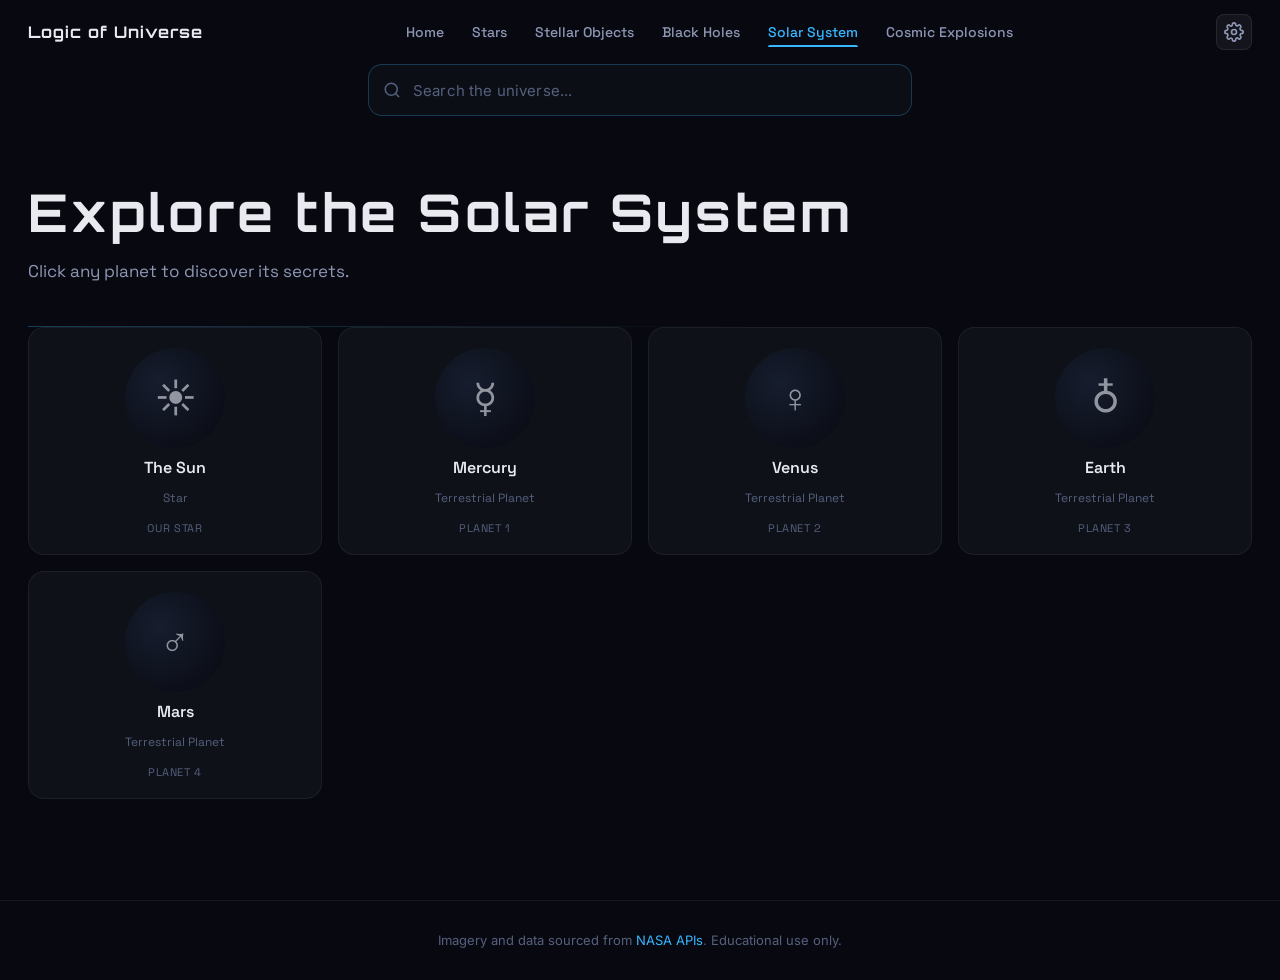
==== pages/solar-system.html @ c1b86df2 "Initial commit: Logic of Universe prototype site Static educational site on stars, black holes, and " ====
<!DOCTYPE html>
<html lang="en" data-theme="dark">
<head>
  <meta charset="UTF-8" />
  <meta name="viewport" content="width=device-width, initial-scale=1.0" />
  <title>Solar System — Logic of Universe</title>
  <link rel="stylesheet" href="../css/style.css" />
</head>
<body data-page="solar-system">

  <header class="site-header" id="site-header">
    <nav class="site-nav" id="site-nav">
      <a href="../index.html" class="nav-logo" id="nav-logo">Logic of Universe</a>
      <ul class="nav-links" id="nav-links">
        <li><a href="../index.html" class="nav-link" data-page-link="home">Home</a></li>
        <li><a href="stars.html" class="nav-link" data-page-link="stars">Stars</a></li>
        <li><a href="stellar-objects.html" class="nav-link" data-page-link="stellar-objects">Stellar Objects</a></li>
        <li><a href="black-holes.html" class="nav-link" data-page-link="black-holes">Black Holes</a></li>
        <li><a href="solar-system.html" class="nav-link" data-page-link="solar-system">Solar System</a></li>
        <li><a href="explosions.html" class="nav-link" data-page-link="explosions">Cosmic Explosions</a></li>
      </ul>
      <button class="nav-mobile-toggle" id="nav-mobile-toggle" aria-label="Toggle navigation menu" aria-expanded="false" aria-controls="nav-links">
        <span class="hamburger-line"></span>
        <span class="hamburger-line"></span>
        <span class="hamburger-line"></span>
      </button>
      <button class="nav-settings-btn" id="nav-settings-btn" aria-label="Settings" aria-expanded="false">
        <svg width="20" height="20" viewBox="0 0 24 24" fill="none" stroke="currentColor" stroke-width="2" stroke-linecap="round" stroke-linejoin="round" aria-hidden="true"><circle cx="12" cy="12" r="3"/><path d="M19.4 15a1.65 1.65 0 0 0 .33 1.82l.06.06a2 2 0 0 1-2.83 2.83l-.06-.06a1.65 1.65 0 0 0-1.82-.33 1.65 1.65 0 0 0-1 1.51V21a2 2 0 0 1-4 0v-.09A1.65 1.65 0 0 0 9 19.4a1.65 1.65 0 0 0-1.82.33l-.06.06a2 2 0 0 1-2.83-2.83l.06-.06A1.65 1.65 0 0 0 4.68 15a1.65 1.65 0 0 0-1.51-1H3a2 2 0 0 1 0-4h.09A1.65 1.65 0 0 0 4.6 9a1.65 1.65 0 0 0-.33-1.82l-.06-.06a2 2 0 0 1 2.83-2.83l.06.06A1.65 1.65 0 0 0 9 4.68a1.65 1.65 0 0 0 1-1.51V3a2 2 0 0 1 4 0v.09a1.65 1.65 0 0 0 1 1.51 1.65 1.65 0 0 0 1.82-.33l.06-.06a2 2 0 0 1 2.83 2.83l-.06.06A1.65 1.65 0 0 0 19.4 9a1.65 1.65 0 0 0 1.51 1H21a2 2 0 0 1 0 4h-.09a1.65 1.65 0 0 0-1.51 1z"/></svg>
      </button>
    </nav>

    <div class="search-wrapper" id="search-wrapper">
      <input
        type="text"
        class="search-input"
        id="search-input"
        placeholder="Search the universe..."
        autocomplete="off"
        aria-label="Search"
        aria-expanded="false"
        aria-haspopup="listbox"
        aria-controls="search-results"
      />
      <div class="search-suggestions" id="search-suggestions" hidden aria-label="Popular searches"></div>
      <ul class="search-results" id="search-results" role="listbox" aria-label="Search results" hidden></ul>
    </div>
  </header>

  <main class="site-main" id="site-main">

    <section class="solar-explorer" id="solar-explorer">
      <div class="page-hero">
        <h1 class="page-hero__title">Explore the Solar System</h1>
        <p class="page-hero__subtitle">Click any planet to discover its secrets.</p>
      </div>
      <div class="planet-grid" id="planet-grid" role="list" aria-label="Planets of the solar system">
        <!-- JS renders one .planet-card per planet from js/data/planets.js -->
      </div>
    </section>

    <!-- Planet info panel — hidden until a planet is clicked -->
    <aside
      class="planet-panel"
      id="planet-panel"
      hidden
      role="dialog"
      aria-modal="true"
      aria-labelledby="planet-panel-name"
    >
      <button class="planet-panel__close" id="planet-panel-close" aria-label="Close planet panel">&#10005;</button>

      <div class="planet-panel__header">
        <h2 class="planet-panel__name" id="planet-panel-name"></h2>
        <span class="planet-panel__type" id="planet-panel-type"></span>
      </div>

      <div class="planet-panel__image-container" id="planet-panel-image">
        <!-- JS injects <img> fetched from NASA Image Library -->
      </div>

      <!-- Info / Compare to Earth tab switcher (hidden by JS for Earth, which has nothing to compare) -->
      <div class="planet-panel__tabs" id="planet-panel-tabs" role="tablist" hidden></div>

      <div class="planet-panel__tab-pane planet-panel__tab-pane--active" id="planet-panel-tab-info" data-tab-pane="info">
        <div class="planet-panel__body">
          <div class="planet-panel__facts" id="planet-panel-facts">
            <!-- JS renders a <dl> of key facts -->
          </div>
          <div class="planet-panel__level-selector" id="planet-panel-level-selector">
            <!-- JS renders Beginner / Intermediate / Advanced switcher -->
          </div>
          <div class="planet-panel__description" id="planet-panel-description">
            <!-- JS renders description for the active difficulty level -->
          </div>
          <div class="planet-panel__fun-fact" id="planet-panel-fun-fact">
            <!-- JS renders the fun fact -->
          </div>
        </div>
      </div>

      <div class="planet-panel__tab-pane" id="planet-panel-tab-compare" data-tab-pane="compare">
        <!-- JS renders .planet-compare (visual discs + stat table) -->
      </div>
    </aside>

    <!-- Panel backdrop -->
    <div class="planet-panel-backdrop" id="planet-panel-backdrop" hidden aria-hidden="true"></div>

  </main>

  <footer class="site-footer" id="site-footer">
    <p class="footer-credits">Imagery and data sourced from <a href="https://api.nasa.gov" class="footer-link" target="_blank" rel="noopener noreferrer">NASA APIs</a>. Educational use only.</p>
  </footer>

  <noscript>
    <div class="noscript-banner">JavaScript is required to use the Solar System Explorer.</div>
  </noscript>

  <aside class="settings-panel" id="settings-panel" aria-label="User settings" hidden>
    <div class="settings-panel__header">
      <h2 class="settings-panel__title">Settings</h2>
      <button class="settings-panel__close" id="settings-panel-close" aria-label="Close settings">&#10005;</button>
    </div>
    <div class="settings-panel__body" id="settings-panel-body"></div>
  </aside>
  <div class="settings-panel__backdrop" id="settings-panel-backdrop" hidden></div>

  <script>window.NASA_API_KEY = "DEMO_KEY";</script>
  <script src="../config.js"></script>
  <script src="../js/main.js" type="module"></script>
</body>
</html>
---- css/style.css ----
/* =========================================
   LOGIC OF UNIVERSE — STYLESHEET
   Theme: Cosmic Observatory
   ========================================= */

/* =========================================
   1. FONTS
   ========================================= */
@import url('https://fonts.googleapis.com/css2?family=Orbitron:wght@400;700;900&family=Space+Grotesk:wght@400;500;600;700&family=Inter:wght@400;500&display=swap');

/* =========================================
   2. DESIGN TOKENS
   ========================================= */
:root {
  /* Backgrounds */
  --color-base:      #080910;
  --color-surface:   #0e1118;
  --color-elevated:  #161d2e;
  --color-glass:     rgba(14, 17, 24, 0.76);

  /* Accent colors */
  --accent-blue:        #38b6ff;
  --accent-blue-rgb:    56, 182, 255;
  --accent-purple:      #7c5cbf;
  --accent-purple-rgb:  124, 92, 191;
  --accent-gold:        #ffd60a;
  --accent-gold-rgb:    255, 214, 10;

  /* Active accent (overridden per difficulty level) */
  --active-accent:     var(--accent-blue);
  --active-accent-rgb: var(--accent-blue-rgb);

  /* Topic accents */
  --topic-stars:        #ffd60a;
  --topic-stellar:      #3ecf8e;
  --topic-black-holes:  #6d4aad;
  --topic-solar-system: #38b6ff;
  --topic-explosions:   #e85d4a;

  /* Text */
  --text-primary:   #e8eaf0;
  --text-secondary: #8d97b4;
  --text-muted:     #55607e;

  /* Fonts */
  --font-display: 'Orbitron', sans-serif;
  --font-heading: 'Space Grotesk', sans-serif;
  --font-body:    'Inter', sans-serif;

  /* Layout */
  --header-height: 120px;
  --nav-height: 64px;
  --max-width: 1280px;
  --section-gap: 80px;
  --card-radius: 16px;
  --panel-radius: 20px;

  /* Transitions */
  --transition-fast: 200ms ease;
  --transition-base: 300ms ease-out;
  --transition-slow: 500ms cubic-bezier(0.4, 0, 0.2, 1);

  /* Theme-aware solid surfaces (nav solidify, difficulty bar) */
  --nav-solid-bg: rgba(8, 9, 16, 0.92);
  --nav-solid-border: rgba(255, 255, 255, 0.06);
  --bar-bg: rgba(8, 9, 16, 0.92);
  --bar-border: rgba(255, 255, 255, 0.06);
}

/* =========================================
   3. RESET & BASE
   ========================================= */
*, *::before, *::after {
  box-sizing: border-box;
  margin: 0;
  padding: 0;
}

html {
  scroll-behavior: smooth;
  font-size: 16px;
}

[data-theme="dark"] {
  color-scheme: dark;
}

body {
  font-family: var(--font-body);
  font-size: 0.9375rem;
  line-height: 1.75;
  color: var(--text-primary);
  background-color: var(--color-base);
  -webkit-font-smoothing: antialiased;
  -moz-osx-font-smoothing: grayscale;
  padding-top: var(--header-height);
}

img {
  display: block;
  max-width: 100%;
  height: auto;
}

a {
  color: inherit;
  text-decoration: none;
}

ul, ol {
  list-style: none;
}

button {
  font-family: var(--font-heading);
  cursor: pointer;
  border: none;
  background: none;
}

input, textarea, select {
  font-family: var(--font-body);
}

/* =========================================
   4. TYPOGRAPHY
   ========================================= */
h1, h2, h3, h4, h5, h6 {
  font-family: var(--font-heading);
  color: var(--text-primary);
  line-height: 1.25;
}

.display-xl {
  font-family: var(--font-display);
  font-size: clamp(2.5rem, 6vw, 4.5rem);
  font-weight: 900;
  letter-spacing: 0.06em;
  line-height: 1.1;
}

/* Content body styles (rich text from data files) */
.content-body h3 {
  font-family: var(--font-heading);
  font-size: 1.25rem;
  font-weight: 600;
  color: var(--text-primary);
  margin-top: 1.75em;
  margin-bottom: 0.5em;
}

.content-body h4 {
  font-family: var(--font-heading);
  font-size: 1.05rem;
  font-weight: 600;
  color: var(--text-secondary);
  margin-top: 1.5em;
  margin-bottom: 0.4em;
}

.content-body p {
  color: var(--text-secondary);
  margin-bottom: 1em;
}

.content-body ul,
.content-body ol {
  list-style: disc;
  padding-left: 1.5em;
  color: var(--text-secondary);
  margin-bottom: 1em;
}

.content-body ol {
  list-style: decimal;
}

.content-body li {
  margin-bottom: 0.35em;
}

.content-body strong {
  color: var(--text-primary);
  font-weight: 500;
}

.content-body em {
  color: var(--text-secondary);
}

.content-body blockquote {
  border-left: 3px solid var(--active-accent);
  padding: 0.75em 1.25em;
  margin: 1.5em 0;
  background: rgba(255, 255, 255, 0.03);
  border-radius: 0 8px 8px 0;
  color: var(--text-secondary);
  font-style: italic;
}

/* =========================================
   5. LAYOUT
   ========================================= */
.site-main {
  min-height: calc(100vh - var(--header-height));
}

.container {
  max-width: var(--max-width);
  margin: 0 auto;
  padding: 0 24px;
}

/* =========================================
   6. NAVIGATION
   ========================================= */
.site-header {
  position: fixed;
  top: 0;
  left: 0;
  right: 0;
  z-index: 100;
  border-bottom: 1px solid transparent;

  /* CSS scroll-driven animation: transparent → frosted glass */
  animation: nav-solidify linear both;
  animation-timeline: scroll(root block);
  animation-range: 0px 80px;
}

/* Fallback for browsers without scroll-driven animations */
@supports not (animation-timeline: scroll()) {
  .site-header {
    background: var(--nav-solid-bg);
    backdrop-filter: blur(20px);
    -webkit-backdrop-filter: blur(20px);
    border-bottom-color: var(--nav-solid-border);
  }
}

.site-nav {
  display: flex;
  align-items: center;
  justify-content: space-between;
  height: var(--nav-height);
  padding: 0 28px;
  max-width: var(--max-width);
  margin: 0 auto;
  gap: 24px;
}

.nav-logo {
  font-family: var(--font-display);
  font-size: 1rem;
  font-weight: 700;
  color: var(--text-primary);
  letter-spacing: 0.06em;
  white-space: nowrap;
  flex-shrink: 0;
  transition: color var(--transition-fast);
}

.nav-logo:hover {
  color: var(--accent-blue);
}

.nav-links {
  display: flex;
  align-items: center;
  gap: 4px;
  flex: 1;
  justify-content: center;
  flex-wrap: wrap;
}

.nav-link {
  font-family: var(--font-heading);
  font-size: 0.875rem;
  font-weight: 500;
  color: var(--text-secondary);
  padding: 6px 12px;
  border-radius: 8px;
  transition: color var(--transition-fast), background var(--transition-fast);
  position: relative;
}

.nav-link:hover {
  color: var(--text-primary);
  background: rgba(255, 255, 255, 0.05);
}

.nav-link--active {
  color: var(--accent-blue);
}

.nav-link--active::after {
  content: '';
  position: absolute;
  bottom: 0;
  left: 12px;
  right: 12px;
  height: 2px;
  background: var(--accent-blue);
  border-radius: 2px 2px 0 0;
}

/* Mobile hamburger */
.nav-mobile-toggle {
  display: none;
  flex-direction: column;
  gap: 5px;
  padding: 8px;
  border-radius: 8px;
  flex-shrink: 0;
  transition: background var(--transition-fast);
}

.nav-mobile-toggle:hover {
  background: rgba(255, 255, 255, 0.06);
}

.hamburger-line {
  display: block;
  width: 22px;
  height: 2px;
  background: var(--text-secondary);
  border-radius: 2px;
  transition: transform 300ms ease, opacity 200ms ease, background var(--transition-fast);
}

.nav-mobile-toggle[aria-expanded="true"] .hamburger-line:nth-child(1) {
  transform: translateY(7px) rotate(45deg);
}

.nav-mobile-toggle[aria-expanded="true"] .hamburger-line:nth-child(2) {
  opacity: 0;
}

.nav-mobile-toggle[aria-expanded="true"] .hamburger-line:nth-child(3) {
  transform: translateY(-7px) rotate(-45deg);
}

/* =========================================
   7. SEARCH
   ========================================= */
.search-wrapper {
  position: relative;
  max-width: 600px;
  margin: 0 auto;
  padding: 0 28px 12px;
  transition: max-width var(--transition-base);
}

.search-wrapper--expanded {
  max-width: 700px;
}

/* Search bar hidden via Settings toggle */
.search-wrapper--hidden {
  display: none;
}

/* Recompute reserved header space when the search bar is hidden,
   so the fixed header doesn't leave a gap / clip content below it */
body:has(.search-wrapper--hidden) {
  --header-height: calc(var(--nav-height) + 1px);
}

.search-input {
  width: 100%;
  height: 52px;
  background: rgba(14, 17, 24, 0.80);
  border: 1px solid rgba(var(--accent-blue-rgb), 0.25);
  border-radius: 14px;
  padding: 0 44px 0 44px;
  color: var(--text-primary);
  font-size: 0.9375rem;
  font-family: var(--font-body);
  letter-spacing: 0.01em;
  outline: none;
  transition:
    border-color var(--transition-fast),
    box-shadow var(--transition-fast),
    background var(--transition-fast),
    width var(--transition-base);
  background-image: url("data:image/svg+xml,%3Csvg xmlns='http://www.w3.org/2000/svg' width='18' height='18' viewBox='0 0 24 24' fill='none' stroke='%2355607e' stroke-width='2' stroke-linecap='round' stroke-linejoin='round'%3E%3Ccircle cx='11' cy='11' r='8'/%3E%3Cpath d='m21 21-4.3-4.3'/%3E%3C/svg%3E");
  background-repeat: no-repeat;
  background-position: 14px center;
  appearance: none;
  -webkit-appearance: none;
}

.search-input::placeholder {
  color: var(--text-muted);
}

.search-input::-webkit-search-cancel-button {
  appearance: none;
  -webkit-appearance: none;
}

.search-wrapper--expanded .search-input {
  border-color: var(--accent-blue);
  background-color: rgba(14, 17, 24, 0.95);
  box-shadow:
    0 0 0 3px rgba(var(--accent-blue-rgb), 0.12),
    0 0 32px rgba(var(--accent-blue-rgb), 0.2),
    inset 0 1px 0 rgba(var(--accent-blue-rgb), 0.08);
  background-image: url("data:image/svg+xml,%3Csvg xmlns='http://www.w3.org/2000/svg' width='18' height='18' viewBox='0 0 24 24' fill='none' stroke='%2338b6ff' stroke-width='2' stroke-linecap='round' stroke-linejoin='round'%3E%3Ccircle cx='11' cy='11' r='8'/%3E%3Cpath d='m21 21-4.3-4.3'/%3E%3C/svg%3E");
  background-repeat: no-repeat;
  background-position: 14px center;
}

.search-suggestions,
.search-results {
  position: absolute;
  top: calc(100% - 12px);
  left: 28px;
  right: 28px;
  background: var(--color-surface);
  border: 1px solid rgba(var(--accent-blue-rgb), 0.15);
  border-top: 1px solid rgba(var(--accent-blue-rgb), 0.08);
  border-radius: 14px;
  z-index: 200;
  max-height: min(60vh, 440px);
  overflow-y: auto;
  overscroll-behavior: contain;
  box-shadow:
    0 20px 60px rgba(0, 0, 0, 0.7),
    0 0 0 1px rgba(var(--accent-blue-rgb), 0.06);
  animation: search-dropdown-in 180ms cubic-bezier(0.2, 0, 0.2, 1) both;
}

/* Themed thin scrollbar */
.search-suggestions::-webkit-scrollbar,
.search-results::-webkit-scrollbar {
  width: 8px;
}

.search-suggestions::-webkit-scrollbar-track,
.search-results::-webkit-scrollbar-track {
  background: transparent;
}

.search-suggestions::-webkit-scrollbar-thumb,
.search-results::-webkit-scrollbar-thumb {
  background: rgba(var(--accent-blue-rgb), 0.25);
  border-radius: 8px;
}

.search-suggestions::-webkit-scrollbar-thumb:hover,
.search-results::-webkit-scrollbar-thumb:hover {
  background: rgba(var(--accent-blue-rgb), 0.4);
}

.search-suggestions,
.search-results {
  scrollbar-width: thin;
  scrollbar-color: rgba(var(--accent-blue-rgb), 0.3) transparent;
}

@keyframes search-dropdown-in {
  from { opacity: 0; transform: translateY(-6px) scale(0.98); }
  to   { opacity: 1; transform: translateY(0) scale(1); }
}

.search-suggestions {
  padding: 14px 0 10px;
}

.search-suggestions__label {
  font-family: var(--font-heading);
  font-size: 0.75rem;
  font-weight: 500;
  text-transform: uppercase;
  letter-spacing: 0.08em;
  color: var(--text-muted);
  padding: 0 16px 10px;
}

.search-suggestions__chips {
  display: flex;
  flex-wrap: wrap;
  gap: 8px;
  padding: 0 16px;
}

.search-suggestion-chip {
  font-family: var(--font-heading);
  font-size: 0.8125rem;
  font-weight: 500;
  color: var(--text-secondary);
  background: rgba(255, 255, 255, 0.05);
  border: 1px solid rgba(255, 255, 255, 0.08);
  border-radius: 20px;
  padding: 5px 14px;
  transition:
    color var(--transition-fast),
    background var(--transition-fast),
    border-color var(--transition-fast),
    transform var(--transition-fast),
    box-shadow var(--transition-fast);
}

.search-suggestion-chip:hover {
  color: var(--accent-blue);
  background: rgba(var(--accent-blue-rgb), 0.1);
  border-color: rgba(var(--accent-blue-rgb), 0.35);
  transform: translateY(-1px) scale(1.04);
  box-shadow: 0 4px 12px rgba(var(--accent-blue-rgb), 0.15);
}

.search-results {
  padding: 4px 0;
}

.search-result-item {
  display: flex;
  flex-direction: column;
  gap: 3px;
  padding: 10px 16px;
  cursor: pointer;
  border-left: 2px solid transparent;
  border-bottom: 1px solid rgba(255, 255, 255, 0.04);
  transition:
    background var(--transition-fast),
    border-left-color var(--transition-fast);
  outline: none;
}

.search-result-item:last-child {
  border-bottom: none;
}

.search-result-item:hover,
.search-result-item:focus {
  background: rgba(var(--accent-blue-rgb), 0.06);
  border-left-color: var(--accent-blue);
}

.search-result-item--empty {
  cursor: default;
  color: var(--text-muted);
  font-style: italic;
  font-size: 0.875rem;
}

.search-result-item--empty:hover {
  background: none;
}

.search-result-item__header {
  display: flex;
  align-items: center;
  justify-content: space-between;
  gap: 8px;
}

.search-result-item__title {
  font-family: var(--font-heading);
  font-size: 0.9375rem;
  font-weight: 500;
  color: var(--text-primary);
}

.search-result-item__excerpt {
  font-size: 0.8125rem;
  color: var(--text-muted);
  line-height: 1.5;
  display: -webkit-box;
  -webkit-line-clamp: 2;
  -webkit-box-orient: vertical;
  overflow: hidden;
}

.search-result-item__page {
  font-family: var(--font-heading);
  font-size: 0.75rem;
  font-weight: 500;
  color: var(--text-muted);
  text-transform: uppercase;
  letter-spacing: 0.05em;
}

.search-result-item__page--current {
  color: var(--accent-blue);
}

.search-highlight {
  background: rgba(var(--accent-gold-rgb), 0.25);
  color: var(--accent-gold);
  border-radius: 3px;
  padding: 0 2px;
}

/* =========================================
   8. HERO (HOME PAGE)
   ========================================= */
.hero {
  position: relative;
  min-height: 80vh;
  display: flex;
  align-items: center;
  overflow: hidden;
  background-color: var(--color-base);

  /* Nebula & space gradients */
  background-image:
    radial-gradient(ellipse 70% 60% at 70% 50%, rgba(20, 10, 60, 0.65) 0%, transparent 70%),
    radial-gradient(ellipse 40% 50% at 85% 25%, rgba(80, 20, 100, 0.35) 0%, transparent 60%),
    radial-gradient(ellipse 35% 45% at 60% 80%, rgba(0, 50, 90, 0.35) 0%, transparent 60%),
    radial-gradient(ellipse 50% 40% at 15% 40%, rgba(0, 20, 50, 0.4) 0%, transparent 65%);
}

/* Starfield layer */
.hero::before {
  content: '';
  position: absolute;
  inset: 0;
  pointer-events: none;

  /* Stars as multiple background-image radial-gradients */
  background-image:
    /* Bright stars */
    radial-gradient(circle 1px at 8%  9%, rgba(255,255,255,0.95) 0%, transparent 100%),
    radial-gradient(circle 1px at 24% 5%, rgba(255,255,255,0.85) 0%, transparent 100%),
    radial-gradient(circle 1px at 43% 14%, rgba(255,255,255,0.90) 0%, transparent 100%),
    radial-gradient(circle 1px at 65% 8%, rgba(255,255,255,0.80) 0%, transparent 100%),
    radial-gradient(circle 1px at 87% 6%, rgba(255,255,255,0.95) 0%, transparent 100%),
    radial-gradient(circle 1px at 15% 22%, rgba(255,255,255,0.75) 0%, transparent 100%),
    radial-gradient(circle 1px at 35% 37%, rgba(255,255,255,0.85) 0%, transparent 100%),
    radial-gradient(circle 1px at 57% 25%, rgba(255,255,255,0.70) 0%, transparent 100%),
    radial-gradient(circle 1px at 78% 19%, rgba(255,255,255,0.90) 0%, transparent 100%),
    radial-gradient(circle 1px at 4%  49%, rgba(255,255,255,0.80) 0%, transparent 100%),
    radial-gradient(circle 1px at 31% 56%, rgba(255,255,255,0.75) 0%, transparent 100%),
    radial-gradient(circle 1px at 50% 63%, rgba(255,255,255,0.85) 0%, transparent 100%),
    radial-gradient(circle 1px at 72% 58%, rgba(255,255,255,0.70) 0%, transparent 100%),
    radial-gradient(circle 1px at 93% 51%, rgba(255,255,255,0.90) 0%, transparent 100%),
    radial-gradient(circle 1px at 19% 71%, rgba(255,255,255,0.80) 0%, transparent 100%),
    radial-gradient(circle 1px at 40% 78%, rgba(255,255,255,0.75) 0%, transparent 100%),
    radial-gradient(circle 1px at 62% 82%, rgba(255,255,255,0.85) 0%, transparent 100%),
    radial-gradient(circle 1px at 84% 76%, rgba(255,255,255,0.70) 0%, transparent 100%),
    /* Medium stars */
    radial-gradient(circle 1px at 11% 33%, rgba(255,255,255,0.55) 0%, transparent 100%),
    radial-gradient(circle 1px at 28% 17%, rgba(255,255,255,0.50) 0%, transparent 100%),
    radial-gradient(circle 1px at 48% 42%, rgba(255,255,255,0.45) 0%, transparent 100%),
    radial-gradient(circle 1px at 70% 30%, rgba(255,255,255,0.55) 0%, transparent 100%),
    radial-gradient(circle 1px at 90% 38%, rgba(255,255,255,0.50) 0%, transparent 100%),
    radial-gradient(circle 1px at 6%  61%, rgba(255,255,255,0.45) 0%, transparent 100%),
    radial-gradient(circle 1px at 55% 45%, rgba(255,255,255,0.55) 0%, transparent 100%),
    radial-gradient(circle 1px at 82% 66%, rgba(255,255,255,0.50) 0%, transparent 100%),
    radial-gradient(circle 1px at 38% 88%, rgba(255,255,255,0.45) 0%, transparent 100%),
    radial-gradient(circle 1px at 76% 92%, rgba(255,255,255,0.55) 0%, transparent 100%),
    radial-gradient(circle 1px at 20% 95%, rgba(255,255,255,0.40) 0%, transparent 100%),
    radial-gradient(circle 1px at 60% 12%, rgba(255,255,255,0.50) 0%, transparent 100%),
    /* Dim stars */
    radial-gradient(circle 1px at 17% 44%, rgba(255,255,255,0.28) 0%, transparent 100%),
    radial-gradient(circle 1px at 36% 3%, rgba(255,255,255,0.22) 0%, transparent 100%),
    radial-gradient(circle 1px at 54% 70%, rgba(255,255,255,0.25) 0%, transparent 100%),
    radial-gradient(circle 1px at 74% 85%, rgba(255,255,255,0.20) 0%, transparent 100%),
    radial-gradient(circle 1px at 96% 22%, rgba(255,255,255,0.28) 0%, transparent 100%),
    radial-gradient(circle 1px at 3%  77%, rgba(255,255,255,0.22) 0%, transparent 100%),
    radial-gradient(circle 1px at 44% 29%, rgba(255,255,255,0.25) 0%, transparent 100%),
    radial-gradient(circle 1px at 66% 52%, rgba(255,255,255,0.20) 0%, transparent 100%),
    radial-gradient(circle 1px at 88% 90%, rgba(255,255,255,0.28) 0%, transparent 100%),
    radial-gradient(circle 1px at 30% 68%, rgba(255,255,255,0.22) 0%, transparent 100%),
    radial-gradient(circle 1px at 52% 96%, rgba(255,255,255,0.25) 0%, transparent 100%),
    radial-gradient(circle 1px at 79% 46%, rgba(255,255,255,0.20) 0%, transparent 100%);

  background-size: 100% 100%;
}

/* Purple/blue nebula glow overlay */
.hero::after {
  content: '';
  position: absolute;
  inset: 0;
  pointer-events: none;
  background:
    radial-gradient(ellipse 30% 30% at 75% 60%, rgba(124, 92, 191, 0.12) 0%, transparent 70%),
    radial-gradient(ellipse 20% 25% at 30% 20%, rgba(56, 182, 255, 0.08) 0%, transparent 70%);
}

.hero__content {
  position: relative;
  z-index: 1;
  max-width: 680px;
  padding: 80px 28px 100px;
  margin-left: max(28px, calc((100vw - var(--max-width)) / 2 + 28px));
}

.hero__title {
  font-family: var(--font-display);
  font-size: clamp(2.75rem, 7vw, 5rem);
  font-weight: 900;
  letter-spacing: 0.06em;
  line-height: 1.05;
  color: var(--text-primary);
  margin-bottom: 20px;
  animation: hero-rise 800ms cubic-bezier(0.16, 1, 0.3, 1) both;
}

.hero__subtitle {
  font-family: var(--font-heading);
  font-size: 1.125rem;
  font-weight: 400;
  color: var(--text-secondary);
  margin-bottom: 16px;
  max-width: 520px;
  animation: hero-rise 800ms 120ms cubic-bezier(0.16, 1, 0.3, 1) both;
}

/* Glowing rule */
.hero__content::after {
  content: '';
  display: block;
  height: 1px;
  width: 100%;
  max-width: 360px;
  background: linear-gradient(to right, rgba(var(--accent-blue-rgb), 0.5), transparent);
  margin-bottom: 28px;
  animation: hero-rise 800ms 200ms cubic-bezier(0.16, 1, 0.3, 1) both;
}

.hero__cta {
  display: inline-flex;
  align-items: center;
  gap: 8px;
  font-family: var(--font-heading);
  font-size: 0.875rem;
  font-weight: 600;
  text-transform: uppercase;
  letter-spacing: 0.08em;
  color: var(--color-base);
  background: var(--accent-blue);
  padding: 13px 28px;
  border-radius: 10px;
  transition: background var(--transition-fast), box-shadow var(--transition-fast), transform var(--transition-fast);
  animation: hero-rise 800ms 360ms cubic-bezier(0.16, 1, 0.3, 1) both;
}

.hero__cta::after {
  content: '→';
  font-size: 1rem;
  transition: transform var(--transition-fast);
}

.hero__cta:hover {
  background: #19d4ff;
  box-shadow: 0 0 32px rgba(var(--accent-blue-rgb), 0.45);
  transform: translateY(-2px);
}

.hero__cta:hover::after {
  transform: translateX(3px);
}

/* =========================================
   9. APOD SECTION
   ========================================= */
.apod-section {
  padding: var(--section-gap) 28px;
  max-width: var(--max-width);
  margin: 0 auto;
  animation: section-reveal 600ms ease-out both;
  animation-timeline: view();
  animation-range: entry 0% entry 30%;
}

@supports not (animation-timeline: view()) {
  .apod-section { animation: none; }
}

.apod-section__header {
  margin-bottom: 32px;
}

.apod-section__title {
  font-family: var(--font-heading);
  font-size: 2rem;
  font-weight: 600;
  color: var(--text-primary);
  margin-bottom: 6px;
}

.apod-section__subtitle {
  color: var(--text-muted);
  font-size: 0.9375rem;
}

.apod-card {
  display: grid;
  grid-template-columns: 1fr 1fr;
  gap: 0;
  background: var(--color-surface);
  border: 1px solid rgba(255, 255, 255, 0.06);
  border-radius: var(--panel-radius);
  overflow: hidden;
  min-height: 400px;
}

.apod-card__image-wrap {
  position: relative;
  background: var(--color-base);
  display: flex;
  align-items: center;
  justify-content: center;
  min-height: 400px;
}

.apod-card__image-wrap img,
.apod-card__image-wrap iframe {
  width: 100%;
  height: 100%;
  object-fit: cover;
  position: absolute;
  inset: 0;
}

.apod-card__info {
  padding: 40px;
  display: flex;
  flex-direction: column;
  justify-content: center;
  gap: 12px;
}

.apod-card__title {
  font-family: var(--font-heading);
  font-size: 1.375rem;
  font-weight: 600;
  color: var(--text-primary);
  line-height: 1.35;
}

.apod-card__date {
  font-family: var(--font-heading);
  font-size: 0.8125rem;
  font-weight: 500;
  text-transform: uppercase;
  letter-spacing: 0.06em;
  color: var(--accent-blue);
}

.apod-card__explanation {
  color: var(--text-secondary);
  font-size: 0.9375rem;
  line-height: 1.7;
  display: -webkit-box;
  -webkit-line-clamp: 8;
  -webkit-box-orient: vertical;
  overflow: hidden;
}

.apod-card__loading {
  display: flex;
  align-items: center;
  justify-content: center;
  min-height: 400px;
}

/* =========================================
  10. TOPICS GRID (HOME)
   ========================================= */
.topics-section {
  padding: var(--section-gap) 28px;
  max-width: var(--max-width);
  margin: 0 auto;
}

.topics-section__title {
  font-family: var(--font-heading);
  font-size: 2rem;
  font-weight: 600;
  color: var(--text-primary);
  margin-bottom: 32px;
  display: flex;
  align-items: center;
  gap: 16px;
}

.topics-section__title::after {
  content: '';
  flex: 1;
  height: 1px;
  background: linear-gradient(to right, rgba(255, 255, 255, 0.08), transparent);
}

.topics-grid {
  display: grid;
  grid-template-columns: repeat(3, 1fr);
  gap: 20px;
}

/* Topic card base */
.topic-card {
  position: relative;
  display: flex;
  flex-direction: column;
  gap: 10px;
  padding: 28px 24px 24px;
  background: var(--color-elevated);
  border: 1px solid rgba(255, 255, 255, 0.06);
  border-radius: var(--card-radius);
  transition: transform var(--transition-base), box-shadow var(--transition-base);
  overflow: hidden;
}

.topic-card::before {
  content: '';
  position: absolute;
  left: 0;
  top: 0;
  bottom: 0;
  width: 3px;
  border-radius: 3px 0 0 3px;
  transition: box-shadow var(--transition-base);
}

.topic-card:hover {
  transform: translateY(-6px);
}

/* Topic accent colors — per card ID */
#topic-card-stars::before               { background: var(--topic-stars);        }
#topic-card-stellar::before             { background: var(--topic-stellar);       }
#topic-card-black-holes::before         { background: var(--topic-black-holes);   }
#topic-card-solar::before               { background: var(--topic-solar-system);  }
#topic-card-explosions::before          { background: var(--topic-explosions);    }

#topic-card-stars:hover       { box-shadow: 0 16px 40px rgba(0,0,0,0.5), 0 0 30px rgba(255,214,10,0.12);        }
#topic-card-stellar:hover     { box-shadow: 0 16px 40px rgba(0,0,0,0.5), 0 0 30px rgba(62,207,142,0.12);         }
#topic-card-black-holes:hover { box-shadow: 0 16px 40px rgba(0,0,0,0.5), 0 0 30px rgba(109,74,173,0.15);        }
#topic-card-solar:hover       { box-shadow: 0 16px 40px rgba(0,0,0,0.5), 0 0 30px rgba(56,182,255,0.12);         }
#topic-card-explosions:hover  { box-shadow: 0 16px 40px rgba(0,0,0,0.5), 0 0 30px rgba(232,93,74,0.12);         }

/* Featured card spans full width in last row */
.topic-card--featured {
  grid-column: span 2;
  flex-direction: row;
  align-items: flex-start;
}

.topic-card--featured .topic-card__icon {
  font-size: 2.5rem;
  flex-shrink: 0;
  margin-top: 2px;
}

.topic-card--featured .topic-card__desc {
  flex: 1;
}

.topic-card__icon {
  font-size: 1.75rem;
  line-height: 1;
  transition: transform var(--transition-base);
}

.topic-card:hover .topic-card__icon {
  transform: scale(1.15);
}

.topic-card__title {
  font-family: var(--font-heading);
  font-size: 1.125rem;
  font-weight: 600;
  color: var(--text-primary);
}

.topic-card__desc {
  font-size: 0.875rem;
  color: var(--text-secondary);
  line-height: 1.6;
  flex: 1;
}

.topic-card__arrow {
  font-size: 1.1rem;
  color: var(--text-muted);
  margin-top: auto;
  align-self: flex-end;
  transition: transform var(--transition-fast), color var(--transition-fast);
}

.topic-card:hover .topic-card__arrow {
  transform: translateX(4px);
  color: var(--accent-blue);
}

/* =========================================
  11. DIFFICULTY BAR
   ========================================= */
.difficulty-bar {
  position: sticky;
  top: var(--header-height);
  z-index: 50;
  display: flex;
  align-items: center;
  gap: 12px;
  padding: 10px 28px;
  background: var(--bar-bg);
  backdrop-filter: blur(20px);
  -webkit-backdrop-filter: blur(20px);
  border-bottom: 1px solid var(--bar-border);
}

.difficulty-label {
  font-family: var(--font-heading);
  font-size: 0.75rem;
  font-weight: 500;
  text-transform: uppercase;
  letter-spacing: 0.08em;
  color: var(--text-muted);
  white-space: nowrap;
}

.difficulty-toggle {
  display: flex;
  gap: 6px;
}

.difficulty-btn {
  font-family: var(--font-heading);
  font-size: 0.75rem;
  font-weight: 600;
  text-transform: uppercase;
  letter-spacing: 0.06em;
  color: var(--text-secondary);
  background: rgba(255, 255, 255, 0.05);
  border: 1px solid rgba(255, 255, 255, 0.08);
  border-radius: 20px;
  padding: 5px 16px;
  transition:
    color var(--transition-fast),
    background var(--transition-fast),
    border-color var(--transition-fast),
    box-shadow var(--transition-fast);
}

.difficulty-btn:hover {
  color: var(--text-primary);
  background: rgba(255, 255, 255, 0.08);
}

/* Active states per level */
.difficulty-btn[data-level="all"].difficulty-btn--active {
  color: var(--text-primary);
  background: rgba(255, 255, 255, 0.12);
  border-color: rgba(255, 255, 255, 0.2);
}

.difficulty-btn[data-level="beginner"].difficulty-btn--active {
  color: var(--accent-gold);
  background: rgba(var(--accent-gold-rgb), 0.12);
  border-color: rgba(var(--accent-gold-rgb), 0.35);
  box-shadow: 0 0 12px rgba(var(--accent-gold-rgb), 0.15);
}

.difficulty-btn[data-level="intermediate"].difficulty-btn--active {
  color: var(--accent-blue);
  background: rgba(var(--accent-blue-rgb), 0.12);
  border-color: rgba(var(--accent-blue-rgb), 0.35);
  box-shadow: 0 0 12px rgba(var(--accent-blue-rgb), 0.15);
}

.difficulty-btn[data-level="advanced"].difficulty-btn--active {
  color: var(--accent-purple);
  background: rgba(var(--accent-purple-rgb), 0.12);
  border-color: rgba(var(--accent-purple-rgb), 0.35);
  box-shadow: 0 0 12px rgba(var(--accent-purple-rgb), 0.15);
}

/* =========================================
  12. PAGE HERO (INNER PAGES)
   ========================================= */
.page-hero {
  padding: 60px 28px 40px;
  max-width: var(--max-width);
  margin: 0 auto;
  position: relative;
}

.page-hero::after {
  content: '';
  position: absolute;
  left: 28px;
  right: 28px;
  bottom: 0;
  height: 1px;
  background: linear-gradient(to right, rgba(var(--accent-blue-rgb), 0.3), transparent 60%);
}

.page-hero__title {
  font-family: var(--font-display);
  font-size: clamp(2rem, 5vw, 3.25rem);
  font-weight: 700;
  letter-spacing: 0.06em;
  color: var(--text-primary);
  margin-bottom: 12px;
  animation: hero-rise 600ms cubic-bezier(0.16, 1, 0.3, 1) both;
}

.page-hero__subtitle {
  font-family: var(--font-heading);
  font-size: 1.0625rem;
  color: var(--text-secondary);
  max-width: 560px;
  animation: hero-rise 600ms 100ms cubic-bezier(0.16, 1, 0.3, 1) both;
}

/* =========================================
  13. CONTENT SECTIONS (JS-rendered)
   ========================================= */
.content-sections {
  max-width: var(--max-width);
  margin: 0 auto;
  padding: 48px 28px 80px;
  display: flex;
  flex-direction: column;
  gap: 48px;
}

.content-section {
  display: grid;
  grid-template-columns: 1fr 360px;
  gap: 40px;
  align-items: start;
  padding: 36px;
  background: var(--color-surface);
  border: 1px solid rgba(255, 255, 255, 0.06);
  border-radius: var(--card-radius);
  position: relative;
  overflow: hidden;
  transition: opacity 400ms ease, transform 400ms ease;
}

.content-section::before {
  content: '';
  position: absolute;
  left: 0;
  top: 0;
  bottom: 0;
  width: 3px;
  background: var(--accent-blue);
  border-radius: 3px 0 0 3px;
  opacity: 0.5;
}

.content-section--hidden {
  display: none;
}

.content-section--search-active {
  border-color: rgba(var(--accent-blue-rgb), 0.4);
  box-shadow: 0 0 0 2px rgba(var(--accent-blue-rgb), 0.15),
              0 8px 32px rgba(0, 0, 0, 0.4);
}

.section-header {
  display: flex;
  align-items: flex-start;
  justify-content: space-between;
  gap: 12px;
  margin-bottom: 20px;
  grid-column: 1 / -1;
}

.section-title {
  font-family: var(--font-heading);
  font-size: 1.5rem;
  font-weight: 700;
  color: var(--text-primary);
  line-height: 1.25;
  letter-spacing: -0.02em;
}

.section-body {
  min-width: 0;
}

/* =========================================
  14. LEVEL BADGES
   ========================================= */
.level-badge {
  display: inline-flex;
  align-items: center;
  font-family: var(--font-heading);
  font-size: 0.6875rem;
  font-weight: 600;
  text-transform: uppercase;
  letter-spacing: 0.08em;
  padding: 3px 10px;
  border-radius: 20px;
  white-space: nowrap;
  flex-shrink: 0;
}

.level-badge--all {
  color: var(--text-secondary);
  background: rgba(255, 255, 255, 0.08);
  border: 1px solid rgba(255, 255, 255, 0.1);
}

.level-badge--beginner {
  color: var(--accent-gold);
  background: rgba(var(--accent-gold-rgb), 0.12);
  border: 1px solid rgba(var(--accent-gold-rgb), 0.25);
}

.level-badge--intermediate {
  color: var(--accent-blue);
  background: rgba(var(--accent-blue-rgb), 0.12);
  border: 1px solid rgba(var(--accent-blue-rgb), 0.25);
}

.level-badge--advanced {
  color: var(--accent-purple);
  background: rgba(var(--accent-purple-rgb), 0.12);
  border: 1px solid rgba(var(--accent-purple-rgb), 0.25);
}

/* =========================================
  15. SECTION MEDIA (NASA IMAGES)
   ========================================= */
.section-media {
  border-radius: 12px;
  overflow: hidden;
  background: var(--color-base);
  min-height: 200px;
  display: flex;
  align-items: center;
  justify-content: center;
  flex-direction: column;
  position: relative;
}

.section-media--loading {
  background: var(--color-elevated);
}

.section-media__image {
  width: 100%;
  height: 100%;
  object-fit: cover;
  border-radius: 12px;
  display: block;
}

.section-media__caption {
  font-size: 0.75rem;
  color: var(--text-muted);
  padding: 8px 12px;
  text-align: center;
  font-style: italic;
  background: var(--color-surface);
  width: 100%;
}

/* =========================================
  16. SOLAR SYSTEM EXPLORER
   ========================================= */
.solar-explorer {
  max-width: var(--max-width);
  margin: 0 auto;
  padding-bottom: 60px;
}

.planet-grid {
  display: grid;
  grid-template-columns: repeat(4, 1fr);
  gap: 16px;
  padding: 0 28px 32px;
}

.planet-card {
  display: flex;
  flex-direction: column;
  align-items: center;
  gap: 10px;
  padding: 20px 16px 16px;
  background: var(--color-surface);
  border: 1px solid rgba(255, 255, 255, 0.06);
  border-radius: var(--card-radius);
  cursor: pointer;
  text-align: center;
  transition:
    transform var(--transition-base),
    box-shadow var(--transition-base),
    border-color var(--transition-fast);
  outline: none;
}

.planet-card[hidden] {
  display: none;
}

.planet-card:hover,
.planet-card:focus-visible {
  transform: translateY(-5px);
  box-shadow: 0 16px 40px rgba(0, 0, 0, 0.5);
  border-color: rgba(var(--accent-blue-rgb), 0.25);
}

.planet-card--selected {
  border-color: var(--accent-blue);
  box-shadow:
    0 16px 40px rgba(0, 0, 0, 0.5),
    0 0 0 2px rgba(var(--accent-blue-rgb), 0.2),
    0 0 24px rgba(var(--accent-blue-rgb), 0.15);
}

.planet-card__visual {
  width: 100px;
  height: 100px;
  border-radius: 50%;
  overflow: hidden;
  background: var(--color-elevated);
  display: flex;
  align-items: center;
  justify-content: center;
  position: relative;
  flex-shrink: 0;
}

.planet-card__visual--loading {
  animation: pulse 1.5s ease-in-out infinite;
}

.planet-card__visual--fallback {
  background: radial-gradient(circle at 35% 35%, var(--color-elevated), var(--color-base));
}

.planet-card__image {
  width: 100%;
  height: 100%;
  object-fit: cover;
  border-radius: 50%;
}

.planet-card__placeholder,
.planet-card__fallback-icon {
  font-size: 2.5rem;
  line-height: 1;
  opacity: 0.6;
}

.planet-card__placeholder {
  width: 32px;
  height: 32px;
  border-radius: 50%;
  background: var(--color-base);
  opacity: 0.4;
}

.planet-card__name {
  font-family: var(--font-heading);
  font-size: 1rem;
  font-weight: 600;
  color: var(--text-primary);
}

.planet-card__type {
  font-size: 0.75rem;
  color: var(--text-muted);
  font-family: var(--font-heading);
}

.planet-card__order {
  font-size: 0.6875rem;
  color: var(--text-muted);
  font-family: var(--font-heading);
  text-transform: uppercase;
  letter-spacing: 0.06em;
}

/* =========================================
  17. PLANET PANEL
   ========================================= */
.planet-panel {
  position: fixed;
  top: 50%;
  left: 50%;
  z-index: 300;
  display: flex;
  flex-direction: column;
  overflow-y: auto;
  width: min(720px, calc(100vw - 40px));
  max-height: min(90vh, calc(100dvh - 40px));
  background: rgba(14, 17, 24, 0.97);
  backdrop-filter: blur(24px);
  -webkit-backdrop-filter: blur(24px);
  border: 1px solid rgba(var(--accent-blue-rgb), 0.2);
  border-radius: var(--panel-radius);
  box-shadow: 0 32px 80px rgba(0, 0, 0, 0.8);
  transform: translate(-50%, calc(-50% + 20px));
  opacity: 0;
  pointer-events: none;
  transition:
    opacity 400ms ease,
    transform 400ms cubic-bezier(0.4, 0, 0.2, 1);
}

.planet-panel[hidden] {
  display: none;
}

.planet-panel--open {
  opacity: 1;
  pointer-events: auto;
  transform: translate(-50%, -50%);
}

.planet-panel__close {
  position: absolute;
  top: 16px;
  right: 16px;
  width: 36px;
  height: 36px;
  display: flex;
  align-items: center;
  justify-content: center;
  color: var(--text-secondary);
  background: rgba(255, 255, 255, 0.06);
  border: 1px solid rgba(255, 255, 255, 0.08);
  border-radius: 50%;
  font-size: 0.875rem;
  z-index: 10;
  transition: color var(--transition-fast), background var(--transition-fast);
}

.planet-panel__close:hover {
  color: var(--text-primary);
  background: rgba(255, 255, 255, 0.12);
}

.planet-panel__header {
  padding: 32px 32px 20px;
  border-bottom: 1px solid rgba(255, 255, 255, 0.06);
  padding-right: 56px;
}

.planet-panel__name {
  font-family: var(--font-display);
  font-size: 2rem;
  font-weight: 700;
  letter-spacing: 0.06em;
  color: var(--text-primary);
  margin-bottom: 6px;
}

.planet-panel__type {
  font-family: var(--font-heading);
  font-size: 0.875rem;
  font-weight: 500;
  text-transform: uppercase;
  letter-spacing: 0.08em;
  color: var(--accent-blue);
}

.planet-panel__level-tabs {
  display: flex;
  gap: 8px;
  margin-top: 14px;
  flex-wrap: wrap;
}

.planet-panel__level-btn {
  font-family: var(--font-heading);
  font-size: 0.75rem;
  font-weight: 500;
  text-transform: uppercase;
  letter-spacing: 0.07em;
  padding: 5px 14px;
  border-radius: 20px;
  border: 1px solid rgba(255, 255, 255, 0.12);
  background: rgba(255, 255, 255, 0.04);
  color: var(--text-secondary);
  cursor: pointer;
  transition: color 200ms, background 200ms, border-color 200ms, transform 150ms, box-shadow 200ms;
}

.planet-panel__level-btn:hover {
  color: var(--text-primary);
  background: rgba(255, 255, 255, 0.08);
  transform: translateY(-1px);
}

.planet-panel__level-btn--active[data-level="beginner"] {
  color: var(--accent-gold);
  background: rgba(var(--accent-gold-rgb), 0.12);
  border-color: rgba(var(--accent-gold-rgb), 0.35);
  box-shadow: 0 0 12px rgba(var(--accent-gold-rgb), 0.15);
}

.planet-panel__level-btn--active[data-level="intermediate"] {
  color: var(--accent-blue);
  background: rgba(var(--accent-blue-rgb), 0.12);
  border-color: rgba(var(--accent-blue-rgb), 0.35);
  box-shadow: 0 0 12px rgba(var(--accent-blue-rgb), 0.15);
}

.planet-panel__level-btn--active[data-level="advanced"] {
  color: var(--accent-purple);
  background: rgba(var(--accent-purple-rgb), 0.12);
  border-color: rgba(var(--accent-purple-rgb), 0.35);
  box-shadow: 0 0 12px rgba(var(--accent-purple-rgb), 0.15);
}

.planet-panel__image-container {
  width: 100%;
  height: 260px;
  background: var(--color-base);
  overflow: hidden;
  position: relative;
  display: flex;
  align-items: center;
  justify-content: center;
}

.planet-panel__image {
  width: 100%;
  height: 100%;
  object-fit: cover;
}

.planet-panel__image-caption {
  position: absolute;
  bottom: 0;
  left: 0;
  right: 0;
  padding: 8px 16px;
  background: rgba(8, 9, 16, 0.8);
  font-size: 0.75rem;
  color: var(--text-muted);
  font-style: italic;
}

.planet-panel__image-loading {
  display: flex;
  align-items: center;
  justify-content: center;
  width: 100%;
  height: 100%;
}

.planet-panel__image-error {
  color: var(--text-muted);
  font-style: italic;
  font-size: 0.875rem;
  text-align: center;
  padding: 20px;
}

.planet-panel__body {
  padding: 28px 32px 32px;
  display: flex;
  flex-direction: column;
  gap: 24px;
}

.planet-desc {
  display: flex;
  flex-direction: column;
  gap: 10px;
}

.planet-desc__text {
  color: var(--text-secondary);
  line-height: 1.7;
  font-size: 0.9375rem;
}

/* =========================================
  18. FACTS LIST
   ========================================= */
.facts-list {
  display: grid;
  grid-template-columns: 1fr 1fr;
  gap: 2px;
  background: var(--color-base);
  border-radius: 12px;
  overflow: hidden;
  border: 1px solid rgba(255, 255, 255, 0.06);
}

.facts-list__row {
  display: flex;
  flex-direction: column;
  gap: 3px;
  padding: 14px 16px;
  background: var(--color-elevated);
}

.facts-list__label {
  font-family: var(--font-heading);
  font-size: 0.6875rem;
  font-weight: 500;
  text-transform: uppercase;
  letter-spacing: 0.07em;
  color: var(--text-muted);
}

.facts-list__value {
  font-family: var(--font-heading);
  font-size: 1rem;
  font-weight: 600;
  color: var(--text-primary);
}

/* =========================================
  19. UTILITY COMPONENTS
   ========================================= */

/* Loading spinner */
.loading-spinner {
  display: inline-block;
  width: 32px;
  height: 32px;
  border: 2px solid rgba(var(--accent-blue-rgb), 0.15);
  border-top-color: var(--accent-blue);
  border-radius: 50%;
  animation: spin 700ms linear infinite;
}

/* Fun fact */
.fun-fact {
  background: rgba(var(--accent-purple-rgb), 0.08);
  border: 1px solid rgba(var(--accent-purple-rgb), 0.2);
  border-left: 3px solid var(--accent-purple);
  border-radius: 0 10px 10px 0;
  padding: 14px 18px;
  font-size: 0.9375rem;
  color: var(--text-secondary);
  line-height: 1.6;
}

.fun-fact strong {
  color: var(--accent-purple);
  font-weight: 600;
}

/* Planet panel backdrop */
.planet-panel-backdrop {
  position: fixed;
  inset: 0;
  z-index: 299;
  background: rgba(8, 9, 16, 0.7);
  backdrop-filter: blur(4px);
  -webkit-backdrop-filter: blur(4px);
  animation: fade-in 250ms ease;
}

.planet-panel-backdrop[hidden] {
  display: none;
}

/* Noscript */
.noscript-banner {
  position: fixed;
  bottom: 0;
  left: 0;
  right: 0;
  background: rgba(var(--accent-gold-rgb), 0.1);
  border-top: 1px solid rgba(var(--accent-gold-rgb), 0.3);
  color: var(--accent-gold);
  font-family: var(--font-heading);
  font-size: 0.875rem;
  padding: 12px 28px;
  text-align: center;
  z-index: 500;
}

/* =========================================
  20. FOOTER
   ========================================= */
.site-footer {
  padding: 28px;
  border-top: 1px solid rgba(255, 255, 255, 0.06);
  text-align: center;
}

.footer-credits {
  font-size: 0.8125rem;
  color: var(--text-muted);
}

.footer-link {
  color: var(--accent-blue);
  transition: color var(--transition-fast);
}

.footer-link:hover {
  color: #19d4ff;
  text-decoration: underline;
}

/* =========================================
  21. DIFFICULTY SKIN (via :has())
   Applies visual changes based on active difficulty level
   ========================================= */
@supports selector(:has(*)) {

  /* Beginner — warmer gold accent */
  #difficulty-bar:has([data-level="beginner"].difficulty-btn--active) + #site-main {
    --active-accent: var(--accent-gold);
    --active-accent-rgb: var(--accent-gold-rgb);
  }

  #difficulty-bar:has([data-level="beginner"].difficulty-btn--active) + #site-main .content-section::before {
    background: var(--accent-gold);
  }

  #difficulty-bar:has([data-level="beginner"].difficulty-btn--active) + #site-main .page-hero::after {
    background: linear-gradient(to right, rgba(var(--accent-gold-rgb), 0.3), transparent 60%);
  }

  #difficulty-bar:has([data-level="beginner"].difficulty-btn--active) + #site-main .section-title {
    font-size: 1.625rem;
  }

  #difficulty-bar:has([data-level="beginner"].difficulty-btn--active) + #site-main .section-body {
    font-size: 1.025rem;
    line-height: 1.8;
  }

  /* Intermediate — blue (default) */
  #difficulty-bar:has([data-level="intermediate"].difficulty-btn--active) + #site-main {
    --active-accent: var(--accent-blue);
    --active-accent-rgb: var(--accent-blue-rgb);
  }

  /* Advanced — purple, denser feel */
  #difficulty-bar:has([data-level="advanced"].difficulty-btn--active) + #site-main {
    --active-accent: var(--accent-purple);
    --active-accent-rgb: var(--accent-purple-rgb);
  }

  #difficulty-bar:has([data-level="advanced"].difficulty-btn--active) + #site-main .content-section::before {
    background: var(--accent-purple);
  }

  #difficulty-bar:has([data-level="advanced"].difficulty-btn--active) + #site-main .page-hero::after {
    background: linear-gradient(to right, rgba(var(--accent-purple-rgb), 0.3), transparent 60%);
  }

  #difficulty-bar:has([data-level="advanced"].difficulty-btn--active) + #site-main .content-section {
    gap: 32px;
  }

  #difficulty-bar:has([data-level="advanced"].difficulty-btn--active) + #site-main .section-body {
    font-size: 0.875rem;
    line-height: 1.65;
  }
}

/* =========================================
  22. KEYFRAMES
   ========================================= */
@keyframes nav-solidify {
  from {
    background: transparent;
    backdrop-filter: blur(0);
    -webkit-backdrop-filter: blur(0);
    border-bottom-color: transparent;
  }
  to {
    background: var(--nav-solid-bg);
    backdrop-filter: blur(20px);
    -webkit-backdrop-filter: blur(20px);
    border-bottom-color: var(--nav-solid-border);
  }
}

@keyframes hero-rise {
  from {
    opacity: 0;
    transform: translateY(24px);
  }
  to {
    opacity: 1;
    transform: translateY(0);
  }
}

@keyframes section-reveal {
  from {
    opacity: 0;
    transform: translateY(20px);
  }
  to {
    opacity: 1;
    transform: translateY(0);
  }
}

@keyframes spin {
  to { transform: rotate(360deg); }
}

@keyframes pulse {
  0%, 100% { opacity: 0.4; }
  50%       { opacity: 0.7; }
}

@keyframes fade-in {
  from { opacity: 0; }
  to   { opacity: 1; }
}

/* =========================================
  23. RESPONSIVE
   ========================================= */

/* Large tablet */
@media (max-width: 1100px) {
  .topics-grid {
    grid-template-columns: repeat(2, 1fr);
  }

  .topic-card--featured {
    grid-column: span 1;
    flex-direction: column;
  }

  .content-section {
    grid-template-columns: 1fr;
  }

  .section-media {
    min-height: 180px;
  }

  .planet-grid {
    grid-template-columns: repeat(4, 1fr);
  }

  .apod-card {
    grid-template-columns: 1fr;
  }

  .apod-card__image-wrap {
    min-height: 280px;
  }
}

/* Tablet */
@media (max-width: 768px) {
  :root {
    --header-height: 108px;
    --section-gap: 52px;
  }

  .nav-links {
    position: fixed;
    top: var(--nav-height);
    left: 0;
    right: 0;
    background: rgba(8, 9, 16, 0.97);
    backdrop-filter: blur(20px);
    -webkit-backdrop-filter: blur(20px);
    flex-direction: column;
    align-items: stretch;
    gap: 0;
    padding: 8px 0 16px;
    border-bottom: 1px solid rgba(255, 255, 255, 0.06);
    transform: translateY(-110%);
    opacity: 0;
    transition: transform 300ms ease, opacity 200ms ease;
    pointer-events: none;
    z-index: 99;
  }

  .site-nav--mobile-open .nav-links {
    transform: translateY(0);
    opacity: 1;
    pointer-events: auto;
  }

  .nav-link {
    padding: 12px 24px;
    border-radius: 0;
    font-size: 1rem;
    border-bottom: 1px solid rgba(255, 255, 255, 0.04);
  }

  .nav-link--active::after {
    display: none;
  }

  .nav-mobile-toggle {
    display: flex;
  }

  .topics-grid {
    grid-template-columns: 1fr 1fr;
  }

  .hero__content {
    padding: 60px 28px 80px;
    margin-left: 0;
    max-width: 100%;
  }

  .planet-grid {
    grid-template-columns: repeat(2, 1fr);
  }

  .planet-panel {
    position: fixed;
    top: auto;
    bottom: 0;
    left: 0;
    right: 0;
    width: 100%;
    max-width: 100%;
    max-height: 85vh;
    border-radius: 20px 20px 0 0;
    transform: translateY(100%);
    margin: 0;
  }

  .planet-panel--open {
    transform: translateY(0);
  }

  .content-section {
    padding: 24px 20px;
    gap: 24px;
  }
}

/* Mobile */
@media (max-width: 480px) {
  :root {
    --header-height: 104px;
  }

  .topics-grid {
    grid-template-columns: 1fr;
  }

  .topic-card--featured {
    grid-column: span 1;
  }

  .planet-grid {
    grid-template-columns: repeat(2, 1fr);
    gap: 12px;
    padding: 0 16px 24px;
  }

  .planet-card__visual {
    width: 80px;
    height: 80px;
  }

  .search-wrapper {
    padding: 0 16px 10px;
  }

  .nav-logo {
    font-size: 0.875rem;
  }

  .difficulty-bar {
    flex-wrap: wrap;
    gap: 8px;
  }

  .difficulty-toggle {
    flex-wrap: wrap;
  }

  .facts-list {
    grid-template-columns: 1fr;
  }

  .planet-panel__image-container {
    height: 200px;
  }

  .content-sections {
    padding: 32px 16px 60px;
    gap: 32px;
  }
}

/* =========================================
  24. REDUCED MOTION
   ========================================= */
@media (prefers-reduced-motion: reduce) {
  *, *::before, *::after {
    animation-duration: 150ms !important;
    animation-delay: 0ms !important;
    transition-duration: 150ms !important;
    animation-timeline: auto !important;
  }

  .hero__title,
  .hero__subtitle,
  .hero__cta,
  .page-hero__title,
  .page-hero__subtitle {
    animation: fade-in 150ms ease both !important;
    transform: none !important;
  }

  .site-header {
    background: rgba(8, 9, 16, 0.92) !important;
    backdrop-filter: blur(20px) !important;
    border-bottom-color: rgba(255, 255, 255, 0.06) !important;
  }

  .loading-spinner {
    animation: spin 1200ms linear infinite !important;
  }

  .topic-card:hover,
  .planet-card:hover {
    transform: none !important;
  }
}

/* =========================================
  25. BODY[DATA-LEVEL] — GLOBAL ACCENT SCOPE
  Propagates --active-accent to fixed elements
  (planet panel, glossary popover) that live
  outside #difficulty-bar + #site-main scope.
   ========================================= */
body[data-level="beginner"] {
  --active-accent:     var(--accent-gold);
  --active-accent-rgb: var(--accent-gold-rgb);
}

body[data-level="intermediate"] {
  --active-accent:     var(--accent-blue);
  --active-accent-rgb: var(--accent-blue-rgb);
}

body[data-level="advanced"] {
  --active-accent:     var(--accent-purple);
  --active-accent-rgb: var(--accent-purple-rgb);
}

/* =========================================
  26. UNIVERSE TIMELINE
   ========================================= */

/* --- Scroll-hint arrow (sits below hero CTA) --- */
.scroll-hint-arrow {
  display: flex;
  flex-direction: column;
  align-items: center;
  gap: 4px;
  padding: 20px 0 12px;
  animation: scroll-hint-arrow-bounce 2s ease-in-out infinite;
  pointer-events: none;
  user-select: none;
  transition: opacity var(--transition-base);
}

.scroll-hint-arrow__icon {
  font-size: 1.25rem;
  opacity: 0.45;
  color: var(--text-muted);
  line-height: 1;
}

.scroll-hint-arrow__label {
  font-family: var(--font-heading);
  font-size: 0.625rem;
  font-weight: 500;
  text-transform: uppercase;
  letter-spacing: 0.12em;
  color: var(--text-muted);
  opacity: 0.45;
}

.site-header--scrolled .scroll-hint-arrow,
body.scrolled .scroll-hint-arrow {
  opacity: 0;
}

@keyframes scroll-hint-arrow-bounce {
  0%, 100% { transform: translateY(0); }
  55%       { transform: translateY(8px); }
}

/* --- Timeline section wrapper --- */
.universe-timeline {
  padding: 0 0 64px;
  overflow: hidden;
  position: relative;
}

.universe-timeline__title {
  font-family: var(--font-heading);
  font-size: 2rem;
  font-weight: 600;
  color: var(--text-primary);
  margin: 0 auto 28px;
  padding: 0 28px;
  max-width: var(--max-width);
  display: flex;
  align-items: center;
  gap: 16px;
}

.universe-timeline__title::after {
  content: '';
  flex: 1;
  height: 1px;
  background: linear-gradient(to right, rgba(255, 255, 255, 0.08), transparent);
}

/* --- Horizontal scroll track (status rail) --- */
.timeline-track {
  position: relative;
  display: flex;
  align-items: stretch;
  overflow-x: auto;
  overflow-y: hidden;
  scroll-snap-type: x mandatory;
  overscroll-behavior-x: contain;
  mask: linear-gradient(to right, transparent 0, #000 2.5rem, #000 calc(100% - 2.5rem), transparent 100%);
  -webkit-mask: linear-gradient(to right, transparent 0, #000 2.5rem, #000 calc(100% - 2.5rem), transparent 100%);
  scrollbar-width: thin;
  scrollbar-color: rgba(255, 255, 255, 0.08) transparent;
}

.timeline-track::-webkit-scrollbar { height: 3px; }
.timeline-track::-webkit-scrollbar-track { background: transparent; }
.timeline-track::-webkit-scrollbar-thumb {
  background: rgba(255, 255, 255, 0.1);
  border-radius: 2px;
}

/* Connector rail line — pure CSS pseudo-element, no DOM element needed */
.timeline-track::before {
  content: '';
  position: absolute;
  top: 57px;
  left: 0;
  right: 0;
  height: 2px;
  background: linear-gradient(
    to right,
    transparent           0%,
    var(--accent-gold)    8%,
    var(--accent-gold)    22%,
    var(--accent-purple)  40%,
    var(--accent-blue)    58%,
    #3ecf8e               74%,
    #e8914a               88%,
    var(--accent-blue)    97%,
    transparent           100%
  );
  opacity: 0.35;
  pointer-events: none;
  z-index: 0;
}

/* --- Individual event card --- */
.timeline-event {
  position: relative;
  z-index: 1;
  flex-shrink: 0;
  width: 180px;
  display: flex;
  flex-direction: column;
  align-items: center;
  padding: 18px 14px 22px;
  cursor: pointer;
  scroll-snap-align: start;
  border-right: 1px solid rgba(255, 255, 255, 0.04);
  transition:
    background var(--transition-base),
    box-shadow var(--transition-base);
}

.timeline-event:last-child {
  border-right: none;
}

/* Per-era accent */
.timeline-event[data-era="bigbang"]  { --era-accent: var(--accent-gold);   --era-accent-rgb: var(--accent-gold-rgb);   }
.timeline-event[data-era="stars"]    { --era-accent: var(--accent-gold);   --era-accent-rgb: var(--accent-gold-rgb);   }
.timeline-event[data-era="galaxies"] { --era-accent: var(--accent-purple); --era-accent-rgb: var(--accent-purple-rgb); }
.timeline-event[data-era="earth"]    { --era-accent: #3ecf8e;              --era-accent-rgb: 62, 207, 142;             }
.timeline-event[data-era="life"]     { --era-accent: #e8914a;              --era-accent-rgb: 232, 145, 74;             }
.timeline-event[data-era="now"]      { --era-accent: var(--accent-blue);   --era-accent-rgb: var(--accent-blue-rgb);   }

.timeline-event:hover {
  background: rgba(var(--era-accent-rgb, var(--accent-blue-rgb)), 0.05);
}

.timeline-event--open {
  background: rgba(var(--era-accent-rgb, var(--accent-blue-rgb)), 0.08);
  box-shadow: inset 0 0 0 1px rgba(var(--era-accent-rgb, var(--accent-blue-rgb)), 0.2);
}

/* --- Icon (emoji) at top of card, sits above the rail line --- */
.timeline-event__icon {
  font-size: 1.75rem;
  line-height: 1;
  margin-bottom: 10px;
  position: relative;
  z-index: 2;
  transition: transform var(--transition-fast), filter var(--transition-base);
  filter: drop-shadow(0 0 6px rgba(var(--era-accent-rgb, var(--accent-blue-rgb)), 0.3));
}

.timeline-event:hover .timeline-event__icon,
.timeline-event--open .timeline-event__icon {
  transform: scale(1.15);
  filter: drop-shadow(0 0 14px rgba(var(--era-accent-rgb, var(--accent-blue-rgb)), 0.7));
}

/* "Now" pulsing ring around icon */
.timeline-event[data-era="now"] .timeline-event__icon::after {
  content: '';
  position: absolute;
  top: 50%;
  left: 50%;
  width: 40px;
  height: 40px;
  border-radius: 50%;
  border: 1px solid rgba(var(--accent-blue-rgb), 0.55);
  transform: translate(-50%, -50%) scale(0.7);
  animation: node-pulse-ring 2.8s ease-out infinite;
  pointer-events: none;
}

@keyframes node-pulse-ring {
  0%   { transform: translate(-50%, -50%) scale(0.7); opacity: 0.55; }
  100% { transform: translate(-50%, -50%) scale(2.4); opacity: 0;    }
}

/* --- Time label (epoch / date) --- */
.timeline-event__time {
  font-family: var(--font-display);
  font-size: 0.5625rem;
  font-weight: 400;
  letter-spacing: 0.06em;
  color: var(--era-accent, var(--text-muted));
  text-align: center;
  text-transform: uppercase;
  margin-bottom: 6px;
  line-height: 1.3;
}

/* --- Event title --- */
.timeline-event__title {
  font-family: var(--font-heading);
  font-size: 0.875rem;
  font-weight: 600;
  color: var(--text-primary);
  text-align: center;
  line-height: 1.35;
}

/* --- Expandable detail — grid-template-rows animation trick --- */
/* Always display:grid so the row-height transition can play even with [hidden] */
.timeline-event__detail {
  display: grid !important;
  grid-template-rows: 0fr;
  opacity: 0;
  pointer-events: none;
  width: 100%;
  transition:
    grid-template-rows 380ms cubic-bezier(0.4, 0, 0.2, 1),
    opacity 300ms ease,
    margin-top 380ms cubic-bezier(0.4, 0, 0.2, 1);
  margin-top: 0;
}

.timeline-event__detail > * {
  overflow: hidden;
  min-height: 0;
}

.timeline-event--open .timeline-event__detail {
  grid-template-rows: 1fr;
  opacity: 1;
  pointer-events: auto;
  margin-top: 14px;
}

.timeline-event__detail p,
.timeline-event__desc {
  font-size: 0.8125rem;
  color: var(--text-secondary);
  line-height: 1.65;
  padding: 12px 2px 4px;
  border-top: 1px solid rgba(var(--era-accent-rgb, var(--accent-blue-rgb)), 0.15);
  text-align: left;
}

/* =========================================
  27. SECTION QUIZ
   ========================================= */

/* --- Trigger button per content section --- */
.quiz-trigger-btn {
  display: inline-flex;
  align-items: center;
  gap: 8px;
  font-family: var(--font-heading);
  font-size: 0.8125rem;
  font-weight: 600;
  text-transform: uppercase;
  letter-spacing: 0.06em;
  color: var(--active-accent);
  background: rgba(var(--active-accent-rgb), 0.08);
  border: 1px solid rgba(var(--active-accent-rgb), 0.3);
  border-radius: 24px;
  padding: 9px 22px;
  margin-top: 20px;
  cursor: pointer;
  transition:
    background var(--transition-fast),
    border-color var(--transition-fast),
    box-shadow var(--transition-fast),
    transform var(--transition-fast);
  grid-column: 1 / -1;
}

.quiz-trigger-btn::before {
  content: '❓';
  font-size: 0.75rem;
}

.quiz-trigger-btn:hover {
  background: rgba(var(--active-accent-rgb), 0.14);
  border-color: var(--active-accent);
  box-shadow: 0 0 20px rgba(var(--active-accent-rgb), 0.2);
  transform: translateY(-1px);
}

/* --- Backdrop --- */
.quiz-panel__backdrop {
  position: fixed;
  inset: 0;
  z-index: 399;
  background: rgba(8, 9, 16, 0.72);
  backdrop-filter: blur(5px);
  -webkit-backdrop-filter: blur(5px);
  display: block !important;
  opacity: 0;
  pointer-events: none;
  transition: opacity var(--transition-base);
}

.quiz-panel__backdrop:not([hidden]) {
  opacity: 1;
  pointer-events: auto;
}

/* --- Quiz panel modal — spring entrance animation --- */
.quiz-panel {
  position: fixed;
  top: 50%;
  left: 50%;
  z-index: 400;
  width: min(600px, calc(100vw - 40px));
  max-height: min(90vh, calc(100dvh - 40px));
  overflow-y: auto;
  display: flex !important;
  flex-direction: column;
  background: rgba(14, 17, 24, 0.97);
  backdrop-filter: blur(24px) saturate(140%);
  -webkit-backdrop-filter: blur(24px) saturate(140%);
  border: 1px solid rgba(255, 255, 255, 0.1);
  border-top: 1px solid rgba(56, 182, 255, 0.25);
  border-radius: var(--panel-radius);
  box-shadow:
    0 32px 80px rgba(0, 0, 0, 0.85),
    0 0 0 1px rgba(255, 255, 255, 0.04);
  opacity: 0;
  transform: translate(-50%, -50%) scale(0.94) translateY(16px);
  pointer-events: none;
  transition:
    opacity 260ms cubic-bezier(0.34, 1.36, 0.64, 1),
    transform 260ms cubic-bezier(0.34, 1.36, 0.64, 1);
}

/* Solid fallback so text stays crisp on browsers without backdrop-filter */
@supports not ((backdrop-filter: blur(1px)) or (-webkit-backdrop-filter: blur(1px))) {
  .quiz-panel {
    background: #12151f;
  }
}

.quiz-panel:not([hidden]) {
  opacity: 1;
  transform: translate(-50%, -50%) scale(1) translateY(0);
  pointer-events: auto;
}

/* --- Panel header (sticky so it stays visible on scroll) --- */
.quiz-panel__header {
  display: flex;
  align-items: center;
  justify-content: space-between;
  padding: 22px 24px 18px;
  border-bottom: 1px solid rgba(255, 255, 255, 0.06);
  flex-shrink: 0;
  position: sticky;
  top: 0;
  background: rgba(14, 17, 24, 0.95);
  backdrop-filter: blur(8px);
  z-index: 1;
  border-radius: var(--panel-radius) var(--panel-radius) 0 0;
}

.quiz-panel__title {
  font-family: var(--font-heading);
  font-size: 1rem;
  font-weight: 600;
  color: var(--text-primary);
  letter-spacing: 0.01em;
}

.quiz-panel__close {
  width: 34px;
  height: 34px;
  border-radius: 50%;
  background: rgba(255, 255, 255, 0.06);
  border: 1px solid rgba(255, 255, 255, 0.08);
  color: var(--text-secondary);
  font-size: 1rem;
  display: flex;
  align-items: center;
  justify-content: center;
  cursor: pointer;
  flex-shrink: 0;
  transition: background var(--transition-fast), color var(--transition-fast);
}

.quiz-panel__close:hover {
  background: rgba(255, 255, 255, 0.12);
  color: var(--text-primary);
}

/* --- Panel body --- */
.quiz-panel__body {
  padding: 24px;
  display: flex;
  flex-direction: column;
  flex: 1;
}

/* --- Progress indicator --- */
.quiz-progress {
  font-family: var(--font-heading);
  font-size: 0.6875rem;
  font-weight: 600;
  text-transform: uppercase;
  letter-spacing: 0.1em;
  color: var(--text-muted);
  margin-bottom: 16px;
}

/* --- Question text --- */
.quiz-question {
  font-family: var(--font-heading);
  font-size: 1.0625rem;
  font-weight: 500;
  color: var(--text-primary);
  line-height: 1.5;
  margin-bottom: 20px;
  animation: fade-in 250ms ease both;
}

/* --- Options list --- */
.quiz-options {
  display: flex;
  flex-direction: column;
  gap: 10px;
  margin-bottom: 4px;
}

/* --- Single option button --- */
.quiz-option {
  position: relative;
  width: 100%;
  padding: 14px 18px;
  background: var(--color-elevated);
  border: 1px solid rgba(255, 255, 255, 0.08);
  border-radius: 10px;
  color: var(--text-secondary);
  font-family: var(--font-heading);
  font-size: 0.9375rem;
  font-weight: 400;
  text-align: left;
  cursor: pointer;
  line-height: 1.45;
  transition:
    color var(--transition-fast),
    background var(--transition-fast),
    border-color var(--transition-fast),
    box-shadow var(--transition-fast),
    transform var(--transition-fast);
}

.quiz-option:hover:not(:disabled) {
  color: var(--text-primary);
  background: rgba(56, 182, 255, 0.07);
  border-color: rgba(56, 182, 255, 0.22);
  transform: translateX(4px);
}

.quiz-option:focus-visible {
  outline: 2px solid var(--active-accent, var(--accent-blue));
  outline-offset: 2px;
}

.quiz-option:disabled {
  cursor: default;
  transform: none !important;
}

/* Correct */
.quiz-option--correct {
  color: #3ecf8e !important;
  background: rgba(62, 207, 142, 0.1) !important;
  border-color: #3ecf8e !important;
  box-shadow: 0 0 20px rgba(62, 207, 142, 0.12) !important;
  transform: none !important;
  padding-right: 44px;
}

.quiz-option--correct::after {
  content: '✓';
  position: absolute;
  right: 16px;
  top: 50%;
  transform: translateY(-50%);
  color: #3ecf8e;
  font-size: 1rem;
  font-weight: 700;
}

/* Wrong */
.quiz-option--wrong {
  color: #e85d4a !important;
  background: rgba(232, 93, 74, 0.1) !important;
  border-color: rgba(232, 93, 74, 0.45) !important;
  transform: none !important;
  animation: quiz-shake 300ms ease both;
}

/* --- Feedback area --- */
.quiz-feedback {
  margin-top: 16px;
  padding: 14px 18px;
  border-radius: 10px;
  font-size: 0.875rem;
  line-height: 1.65;
  color: var(--text-secondary);
  animation: fade-in 280ms ease both;
}

.quiz-feedback[hidden] { display: none; }

.quiz-feedback--correct {
  background: rgba(62, 207, 142, 0.07);
  border: 1px solid rgba(62, 207, 142, 0.28);
}

.quiz-feedback--wrong {
  background: rgba(232, 93, 74, 0.07);
  border: 1px solid rgba(232, 93, 74, 0.28);
}

/* --- Next question button --- */
.quiz-next-btn {
  display: inline-flex;
  align-items: center;
  gap: 6px;
  font-family: var(--font-heading);
  font-size: 0.8125rem;
  font-weight: 600;
  text-transform: uppercase;
  letter-spacing: 0.06em;
  color: var(--active-accent, var(--accent-blue));
  background: rgba(var(--active-accent-rgb, var(--accent-blue-rgb)), 0.1);
  border: 1px solid rgba(var(--active-accent-rgb, var(--accent-blue-rgb)), 0.35);
  border-radius: 24px;
  padding: 9px 22px;
  margin-top: 14px;
  cursor: pointer;
  align-self: flex-end;
  animation: fade-in 280ms ease both;
  transition:
    background var(--transition-fast),
    border-color var(--transition-fast),
    box-shadow var(--transition-fast),
    transform var(--transition-fast);
}

.quiz-next-btn:hover {
  background: rgba(var(--active-accent-rgb, var(--accent-blue-rgb)), 0.18);
  border-color: var(--active-accent, var(--accent-blue));
  box-shadow: 0 0 20px rgba(var(--active-accent-rgb, var(--accent-blue-rgb)), 0.2);
  transform: translateY(-1px);
}

/* --- Score screen --- */
.quiz-score {
  display: flex;
  flex-direction: column;
  align-items: center;
  gap: 12px;
  padding: 36px 0 28px;
  text-align: center;
  animation: fade-in 400ms ease both;
}

.quiz-score__number {
  font-family: var(--font-display);
  font-size: clamp(4rem, 12vw, 7rem);
  font-weight: 900;
  color: var(--accent-gold);
  letter-spacing: -0.02em;
  line-height: 1;
  text-shadow:
    0 0 40px rgba(255, 214, 10, 0.5),
    0 0 80px rgba(255, 214, 10, 0.2);
  animation: score-count-in 400ms cubic-bezier(0.34, 1.56, 0.64, 1) both;
}

@keyframes score-count-in {
  from { opacity: 0; transform: scale(0.5); filter: blur(8px); }
  to   { opacity: 1; transform: scale(1);   filter: blur(0);   }
}

.quiz-score__pct {
  font-family: var(--font-heading);
  font-size: 1.25rem;
  font-weight: 600;
  color: var(--active-accent, var(--accent-blue));
  letter-spacing: 0.04em;
}

.quiz-score__message {
  font-size: 0.9375rem;
  color: var(--text-secondary);
  max-width: 340px;
  line-height: 1.65;
}

.quiz-score__actions {
  display: flex;
  gap: 10px;
  flex-wrap: wrap;
  justify-content: center;
  margin-top: 8px;
}

.quiz-retry-btn,
.quiz-done-btn {
  font-family: var(--font-heading);
  font-size: 0.8125rem;
  font-weight: 600;
  text-transform: uppercase;
  letter-spacing: 0.06em;
  border-radius: 24px;
  padding: 9px 22px;
  cursor: pointer;
  transition:
    background var(--transition-fast),
    border-color var(--transition-fast),
    box-shadow var(--transition-fast),
    transform var(--transition-fast);
}

.quiz-retry-btn {
  color: var(--active-accent, var(--accent-blue));
  background: rgba(var(--active-accent-rgb, var(--accent-blue-rgb)), 0.1);
  border: 1px solid rgba(var(--active-accent-rgb, var(--accent-blue-rgb)), 0.35);
}

.quiz-retry-btn:hover {
  background: rgba(var(--active-accent-rgb, var(--accent-blue-rgb)), 0.18);
  border-color: var(--active-accent, var(--accent-blue));
  box-shadow: 0 0 20px rgba(var(--active-accent-rgb, var(--accent-blue-rgb)), 0.2);
  transform: translateY(-1px);
}

.quiz-done-btn {
  color: var(--text-secondary);
  background: rgba(255, 255, 255, 0.04);
  border: 1px solid rgba(255, 255, 255, 0.1);
}

.quiz-done-btn:hover {
  background: rgba(255, 255, 255, 0.08);
  border-color: rgba(255, 255, 255, 0.18);
  color: var(--text-primary);
  transform: translateY(-1px);
}

@keyframes quiz-shake {
  0%, 100% { transform: translateX(0); }
  20%       { transform: translateX(-6px); }
  60%       { transform: translateX(4px); }
  80%       { transform: translateX(-2px); }
}

/* =========================================
  28. GLOSSARY POPOVER
   ========================================= */
.glossary-term {
  text-decoration: underline;
  text-decoration-style: dotted;
  text-decoration-color: rgba(var(--active-accent-rgb), 0.45);
  text-underline-offset: 3px;
  cursor: help;
  transition:
    color var(--transition-fast),
    text-decoration-color var(--transition-fast);
}

.glossary-term:hover {
  color: var(--active-accent);
  text-decoration-color: var(--active-accent);
}

.glossary-popover {
  position: absolute;
  z-index: 500;
  width: 300px;
  max-width: calc(100vw - 32px);
  background: rgba(14, 17, 24, 0.96);
  backdrop-filter: blur(20px);
  -webkit-backdrop-filter: blur(20px);
  border: 1px solid rgba(var(--active-accent-rgb), 0.22);
  border-left: 3px solid var(--active-accent);
  border-radius: 12px;
  padding: 16px;
  box-shadow:
    0 16px 48px rgba(0, 0, 0, 0.72),
    0 0 0 1px rgba(255, 255, 255, 0.04);
  opacity: 0;
  pointer-events: none;
  transform: translateY(-5px) scale(0.98);
  transition:
    opacity 200ms ease,
    transform 200ms ease;
}

.glossary-popover--open {
  opacity: 1;
  pointer-events: auto;
  transform: translateY(0) scale(1);
}

/* Arrow pointing down toward the term */
.glossary-popover__arrow {
  position: absolute;
  bottom: -7px;
  left: 24px;
  width: 12px;
  height: 12px;
  background: rgba(14, 17, 24, 0.96);
  border-right: 1px solid rgba(var(--active-accent-rgb), 0.22);
  border-bottom: 1px solid rgba(var(--active-accent-rgb), 0.22);
  transform: rotate(45deg);
}

.glossary-popover__title {
  font-family: var(--font-heading);
  font-size: 0.9375rem;
  font-weight: 600;
  color: var(--active-accent);
  margin-bottom: 8px;
}

.glossary-popover__body {
  font-size: 0.875rem;
  color: var(--text-secondary);
  line-height: 1.65;
}

.glossary-popover__close {
  position: absolute;
  top: 10px;
  right: 10px;
  width: 24px;
  height: 24px;
  display: flex;
  align-items: center;
  justify-content: center;
  color: var(--text-muted);
  background: rgba(255, 255, 255, 0.05);
  border: 1px solid rgba(255, 255, 255, 0.08);
  border-radius: 50%;
  font-size: 0.75rem;
  cursor: pointer;
  transition: color var(--transition-fast), background var(--transition-fast);
}

.glossary-popover__close:hover {
  color: var(--text-primary);
  background: rgba(255, 255, 255, 0.1);
}

/* Mobile: bottom-sheet fallback */
@media (max-width: 480px) {
  .glossary-popover {
    position: fixed;
    bottom: 0;
    left: 0;
    right: 0;
    top: auto;
    width: 100%;
    max-width: 100%;
    border-radius: 20px 20px 0 0;
    border-left: none;
    border-top: 3px solid var(--active-accent);
    transform: translateY(12px);
  }

  .glossary-popover--open {
    transform: translateY(0);
  }

  .glossary-popover__arrow {
    display: none;
  }
}

/* =========================================
  29. PLANET COMPARE — TAB SYSTEM
   ========================================= */

/* --- Segmented tab control inside planet panel --- */
.planet-panel__tabs {
  display: flex;
  gap: 3px;
  background: var(--color-base);
  border-radius: 10px;
  padding: 4px;
  margin: 0 24px 20px;
  flex-shrink: 0;
}

.planet-panel__tab {
  flex: 1;
  border-radius: 7px;
  padding: 8px 12px;
  font-family: var(--font-heading);
  font-size: 0.875rem;
  font-weight: 500;
  color: var(--text-secondary);
  background: transparent;
  border: none;
  cursor: pointer;
  text-align: center;
  transition: background var(--transition-fast), color var(--transition-fast), box-shadow var(--transition-fast);
}

.planet-panel__tab--active {
  background: var(--color-elevated);
  color: var(--text-primary);
  box-shadow: 0 1px 4px rgba(0, 0, 0, 0.4);
}

.planet-panel__tab:not(.planet-panel__tab--active):hover {
  color: var(--text-primary);
  background: rgba(255, 255, 255, 0.04);
}

/* --- Tab content panes --- */
.planet-panel__tab-pane {
  display: none;
  flex-direction: column;
  flex: 1;
  overflow-y: auto;
  padding: 0 24px 24px;
  animation: tab-pane-enter 220ms ease-out both;
}

.planet-panel__tab-pane--active {
  display: flex;
}

@keyframes tab-pane-enter {
  from { opacity: 0; transform: translateY(6px); }
  to   { opacity: 1; transform: translateY(0); }
}

/* --- Planet compare content (inside compare tab pane) --- */
.planet-compare {
  display: flex;
  flex-direction: column;
  gap: 0;
}

/* --- Visual size comparison --- */
.planet-compare__visual {
  display: flex;
  align-items: flex-end;
  justify-content: center;
  gap: 36px;
  padding: 28px 16px 20px;
  background: radial-gradient(ellipse at center, rgba(0, 26, 64, 0.4) 0%, transparent 70%);
  border-radius: 12px;
  border: 1px solid rgba(255, 255, 255, 0.05);
  margin-bottom: 16px;
}

.planet-compare__disc-group {
  display: flex;
  flex-direction: column;
  align-items: center;
  gap: 10px;
}

.planet-compare__disc-group small {
  font-family: var(--font-heading);
  font-size: 0.6875rem;
  font-weight: 500;
  text-transform: uppercase;
  letter-spacing: 0.07em;
  color: var(--text-muted);
}

/* Photo slots — real imagery with a gradient fallback behind it */
.planet-compare__disc {
  position: relative;
  border-radius: 50%;
  flex-shrink: 0;
  overflow: hidden;
  box-shadow:
    0 0 20px rgba(0, 0, 0, 0.5),
    inset 0 -4px 8px rgba(0, 0, 0, 0.4),
    inset 4px 4px 10px rgba(255, 255, 255, 0.06);
}

.planet-compare__photo {
  display: block;
  width: 100%;
  height: 100%;
  object-fit: cover;
}

.planet-compare__disc--earth {
  width: 80px;
  height: 80px;
  background: radial-gradient(circle at 35% 30%, #4fc3f7, #1565c0 60%, #0d47a1);
}

/* Planet disc — JS sets --scale, --planet-light, --planet-mid, --planet-dark as a fallback
   background behind the <img class="planet-compare__photo"> */
.planet-compare__disc--planet {
  width: min(calc(80px * var(--scale, 1)), 240px);
  height: min(calc(80px * var(--scale, 1)), 240px);
  background: radial-gradient(
    circle at 35% 30%,
    var(--planet-light, #c8a058),
    var(--planet-mid, #a0722a) 60%,
    var(--planet-dark, #5c3a10)
  );
  transition: width 600ms cubic-bezier(0.4, 0, 0.2, 1), height 600ms cubic-bezier(0.4, 0, 0.2, 1);
}

/* --- Stat comparison table --- */
.planet-compare__table {
  display: flex;
  flex-direction: column;
  border-radius: 10px;
  overflow: hidden;
  border: 1px solid rgba(255, 255, 255, 0.06);
}

/* Header row */
.planet-compare__row--header {
  display: grid;
  grid-template-columns: 1.4fr 1fr 1fr;
  padding: 8px 14px;
  background: rgba(255, 255, 255, 0.02);
  border-bottom: 1px solid rgba(255, 255, 255, 0.06);
  font-family: var(--font-heading);
  font-size: 0.6875rem;
  font-weight: 600;
  text-transform: uppercase;
  letter-spacing: 0.08em;
  color: var(--text-muted);
}

/* Data rows */
.planet-compare__row {
  display: grid;
  grid-template-columns: 1.4fr 1fr 1fr;
  gap: 0;
  padding: 12px 14px;
  background: var(--color-elevated);
  border-bottom: 1px solid rgba(255, 255, 255, 0.04);
  align-items: center;
  font-family: var(--font-heading);
  transition: background var(--transition-fast);
}

.planet-compare__row:hover {
  background: rgba(255, 255, 255, 0.03);
}

.planet-compare__row:last-child {
  border-bottom: none;
}

.planet-compare__row > :first-child {
  font-size: 0.8125rem;
  color: var(--text-secondary);
}

.planet-compare__row > :nth-child(2) {
  font-size: 0.8125rem;
  color: var(--text-muted);
  font-variant-numeric: tabular-nums;
}

.planet-compare__row > :nth-child(3) {
  font-size: 0.875rem;
  color: var(--text-primary);
  font-weight: 500;
  font-variant-numeric: tabular-nums;
}

/* Highlight planet value when larger or smaller than Earth */
.planet-compare__value--larger {
  color: var(--accent-blue) !important;
}

.planet-compare__value--smaller {
  color: var(--text-secondary) !important;
}

/* --- Ratio badge --- */
.planet-compare__ratio {
  display: inline-flex;
  align-items: center;
  justify-content: center;
  font-family: var(--font-display);
  font-size: 0.5625rem;
  font-weight: 700;
  color: var(--accent-blue);
  background: rgba(var(--accent-blue-rgb), 0.12);
  border-radius: 20px;
  padding: 2px 7px;
  white-space: nowrap;
  margin-left: 6px;
}

.planet-compare__ratio--smaller {
  color: var(--accent-gold);
  background: rgba(var(--accent-gold-rgb), 0.12);
}

/* =========================================
  30. APOD NAV
   ========================================= */
.apod-card__nav {
  display: flex;
  align-items: center;
  gap: 8px;
  margin-top: 8px;
}

.apod-card__nav-btn {
  display: inline-flex;
  align-items: center;
  gap: 5px;
  font-family: var(--font-heading);
  font-size: 0.75rem;
  font-weight: 500;
  color: var(--accent-blue);
  background: transparent;
  border: 1px solid rgba(var(--accent-blue-rgb), 0.28);
  border-radius: 20px;
  padding: 5px 14px;
  cursor: pointer;
  transition:
    background var(--transition-fast),
    border-color var(--transition-fast),
    color var(--transition-fast),
    box-shadow var(--transition-fast);
}

.apod-card__nav-btn:hover:not(.apod-card__nav-btn--disabled):not(:disabled) {
  background: rgba(var(--accent-blue-rgb), 0.1);
  border-color: var(--accent-blue);
  box-shadow: 0 0 12px rgba(var(--accent-blue-rgb), 0.15);
}

.apod-card__nav-btn--disabled,
.apod-card__nav-btn:disabled {
  color: var(--text-muted);
  border-color: rgba(255, 255, 255, 0.07);
  opacity: 0.45;
  cursor: not-allowed;
  pointer-events: none;
}

/* =========================================
  31. SEARCH RECENT
   ========================================= */
.search-recent {
  padding: 12px 16px 8px;
  border-bottom: 1px solid rgba(255, 255, 255, 0.04);
}

.search-recent__title {
  font-family: var(--font-heading);
  font-size: 0.75rem;
  font-weight: 500;
  text-transform: uppercase;
  letter-spacing: 0.08em;
  color: var(--text-muted);
  margin-bottom: 10px;
}

.search-recent__chips {
  display: flex;
  flex-wrap: wrap;
  gap: 6px;
  margin-bottom: 8px;
}

/* Recent chips: <span> wrapping text + clear buttons — needs flex layout */
.search-suggestion-chip--recent {
  display: inline-flex;
  align-items: center;
  gap: 6px;
  font-size: 0.75rem;
  color: var(--text-muted);
  background: rgba(255, 255, 255, 0.03);
  border-color: rgba(255, 255, 255, 0.06);
  padding: 4px 10px 4px 12px;
}

.search-suggestion-chip--recent::before {
  content: '⏱';
  font-size: 0.6rem;
  opacity: 0.7;
  flex-shrink: 0;
}

.search-suggestion-chip--recent:hover {
  color: var(--text-secondary);
  background: rgba(255, 255, 255, 0.06);
  border-color: rgba(255, 255, 255, 0.12);
  transform: none;
  box-shadow: none;
}

/* Inner buttons of recent chip */
.search-suggestion-chip__text {
  background: none;
  border: none;
  color: inherit;
  font: inherit;
  cursor: pointer;
  padding: 0;
  line-height: 1;
}

.search-suggestion-chip__clear {
  background: none;
  border: none;
  color: var(--text-muted);
  font-size: 0.875rem;
  cursor: pointer;
  padding: 0;
  line-height: 1;
  opacity: 0.6;
  transition: color var(--transition-fast), opacity var(--transition-fast);
  flex-shrink: 0;
}

.search-suggestion-chip__clear:hover {
  color: #ff6b6b;
  opacity: 1;
}

.search-recent__clear {
  font-family: var(--font-heading);
  font-size: 0.6875rem;
  color: var(--text-muted);
  cursor: pointer;
  background: none;
  border: none;
  padding: 0;
  transition: color var(--transition-fast);
}

.search-recent__clear:hover {
  color: var(--accent-blue);
  text-decoration: underline;
}

/* =========================================
  32. PLANET FILTERING IMPROVEMENTS
   ========================================= */

/* Filtered-out card fades and shrinks */
.planet-card--filtered-out {
  opacity: 0;
  transform: scale(0.92);
  pointer-events: none;
  transition:
    opacity var(--transition-base),
    transform var(--transition-base);
}

/* Planet section group (e.g. "Dwarf Planets" at Advanced) */
.planet-section {
  grid-column: 1 / -1;
  margin-top: 12px;
}

.planet-section__title {
  font-family: var(--font-heading);
  font-size: 0.75rem;
  font-weight: 600;
  text-transform: uppercase;
  letter-spacing: 0.09em;
  color: var(--text-muted);
  padding: 0 0 14px;
  display: flex;
  align-items: center;
  gap: 12px;
}

.planet-section__title::after {
  content: '';
  flex: 1;
  height: 1px;
  background: rgba(255, 255, 255, 0.05);
}

/* =========================================
  33. PHASE 3 RESPONSIVE
   ========================================= */

/* Tablet */
@media (max-width: 768px) {
  /* Timeline */
  .timeline-event {
    width: 150px;
  }

  .timeline-event__icon {
    font-size: 1.5rem;
  }

  .timeline-event__title {
    font-size: 0.8125rem;
  }

  /* Planet compare visual */
  .planet-compare__visual {
    gap: 24px;
  }

  .planet-compare__disc--earth {
    width: 64px;
    height: 64px;
  }

  .planet-compare__disc--planet {
    width: min(calc(64px * var(--scale, 1)), 180px);
    height: min(calc(64px * var(--scale, 1)), 180px);
  }

  .planet-compare__row {
    font-size: 0.8125rem;
  }

  /* Planet panel tabs */
  .planet-panel__tabs {
    margin: 0 16px 16px;
  }

  /* Quiz */
  .quiz-panel__body {
    padding: 18px;
  }
}

/* Mobile */
@media (max-width: 480px) {
  /* Timeline */
  .timeline-event {
    width: 130px;
  }

  .timeline-event__icon {
    font-size: 1.375rem;
  }

  .universe-timeline__title {
    font-size: 1.5rem;
    padding: 0 16px;
  }

  /* Planet compare — cap disc sizes so large planets don't overflow narrow screens */
  .planet-compare__visual {
    gap: 20px;
    flex-wrap: wrap;
  }

  .planet-compare__disc--earth {
    width: 56px;
    height: 56px;
  }

  .planet-compare__disc--planet {
    width: min(calc(56px * var(--scale, 1)), 140px);
    height: min(calc(56px * var(--scale, 1)), 140px);
  }

  .planet-compare__table {
    font-size: 0.8125rem;
  }

  .planet-compare__row {
    grid-template-columns: 1.2fr 1fr 1fr;
    padding: 8px 10px;
  }

  .planet-compare__ratio {
    display: none;
  }

  .apod-card__nav {
    flex-wrap: wrap;
  }

  /* Quiz */
  .quiz-panel {
    width: calc(100vw - 24px);
  }

  .quiz-score__number {
    font-size: clamp(3rem, 15vw, 4.5rem);
  }
}

/* =========================================
  34. SETTINGS PANEL
   ========================================= */

/* --- Slide-in panel shell --- */
.settings-panel {
  position: fixed;
  top: 0;
  right: 0;
  bottom: 0;
  z-index: 600;
  width: 340px;
  max-width: calc(100vw - 24px);
  background: rgba(11, 13, 21, 0.97);
  backdrop-filter: blur(28px) saturate(160%);
  -webkit-backdrop-filter: blur(28px) saturate(160%);
  border-left: 1px solid rgba(255, 255, 255, 0.07);
  box-shadow:
    -32px 0 80px rgba(0, 0, 0, 0.6),
    -1px 0 0 rgba(255, 255, 255, 0.03);
  display: flex;
  flex-direction: column;
  overflow-y: auto;
  transform: translateX(100%);
  transition: transform 380ms cubic-bezier(0.4, 0, 0.2, 1);
  will-change: transform;
}

.settings-panel--open {
  transform: translateX(0);
}

.settings-panel[hidden] {
  display: none;
}

/* --- Panel header --- */
.settings-panel__header {
  display: flex;
  align-items: center;
  justify-content: space-between;
  padding: 24px 24px 20px;
  border-bottom: 1px solid rgba(255, 255, 255, 0.06);
  flex-shrink: 0;
  position: sticky;
  top: 0;
  background: rgba(11, 13, 21, 0.98);
  backdrop-filter: blur(8px);
  z-index: 1;
}

.settings-panel__title {
  font-family: var(--font-heading);
  font-size: 1.0625rem;
  font-weight: 600;
  color: var(--text-primary);
  letter-spacing: 0.01em;
}

.settings-panel__close {
  width: 36px;
  height: 36px;
  border-radius: 50%;
  background: rgba(255, 255, 255, 0.05);
  border: 1px solid rgba(255, 255, 255, 0.08);
  color: var(--text-secondary);
  font-size: 1rem;
  display: flex;
  align-items: center;
  justify-content: center;
  cursor: pointer;
  transition:
    background var(--transition-fast),
    color var(--transition-fast),
    border-color var(--transition-fast);
}

.settings-panel__close:hover {
  background: rgba(255, 255, 255, 0.1);
  border-color: rgba(255, 255, 255, 0.15);
  color: var(--text-primary);
}

/* --- Panel body scroll area --- */
.settings-panel__body {
  padding: 16px 16px 32px;
  display: flex;
  flex-direction: column;
  gap: 12px;
}

/* --- Section card --- */
.settings-section {
  background: var(--color-elevated);
  border: 1px solid rgba(255, 255, 255, 0.06);
  border-radius: 16px;
  padding: 6px 0 2px;
  overflow: hidden;
  /* Subtle inner glow at top edge */
  box-shadow: inset 0 1px 0 rgba(255, 255, 255, 0.04);
  transition: border-color var(--transition-fast);
}

.settings-section:hover {
  border-color: rgba(255, 255, 255, 0.09);
}

/* --- Section eyebrow title --- */
.settings-section__title {
  font-family: var(--font-heading);
  font-size: 0.6875rem;
  font-weight: 600;
  text-transform: uppercase;
  letter-spacing: 0.1em;
  color: var(--text-muted);
  padding: 8px 18px 10px;
  display: flex;
  align-items: center;
  gap: 8px;
}

.settings-section__title::after {
  content: '';
  flex: 1;
  height: 1px;
  background: rgba(255, 255, 255, 0.04);
}

/* --- Toggle row (label + toggle) --- */
.settings-toggle-row {
  display: flex;
  align-items: center;
  justify-content: space-between;
  padding: 14px 18px;
  gap: 16px;
  border-top: 1px solid rgba(255, 255, 255, 0.04);
  transition: background var(--transition-fast);
  cursor: pointer;
}

.settings-toggle-row:first-of-type {
  border-top: none;
}

.settings-toggle-row:hover {
  background: rgba(255, 255, 255, 0.025);
}

/* --- Row label --- */
.settings-toggle-row__label {
  font-family: var(--font-heading);
  font-size: 0.9375rem;
  font-weight: 400;
  color: var(--text-primary);
  line-height: 1.4;
  flex: 1;
  min-width: 0;
}

.settings-toggle-row__sublabel {
  font-size: 0.8125rem;
  color: var(--text-muted);
  margin-top: 2px;
  font-family: var(--font-body);
  font-weight: 400;
}

/* --- iOS-style toggle switch: 48 × 26 px --- */
.settings-toggle {
  /* Track */
  position: relative;
  flex-shrink: 0;
  width: 48px;
  height: 26px;
  border-radius: 13px;
  background: rgba(255, 255, 255, 0.1);
  border: 1px solid rgba(255, 255, 255, 0.1);
  cursor: pointer;
  transition:
    background 250ms ease,
    border-color 250ms ease,
    box-shadow 250ms ease;
  outline: none;
  /* Prevent text-select while dragging */
  user-select: none;
  -webkit-user-select: none;
}

/* Active (ON) track — glowing accent */
.settings-toggle--on {
  background: var(--accent-blue);
  border-color: var(--accent-blue);
  box-shadow:
    0 0 0 3px rgba(var(--accent-blue-rgb), 0.18),
    0 0 14px rgba(var(--accent-blue-rgb), 0.35);
}

.settings-toggle:focus-visible {
  outline: 2px solid var(--accent-blue);
  outline-offset: 3px;
}

/* Knob / thumb */
.settings-toggle__knob {
  position: absolute;
  top: 2px;
  left: 2px;
  width: 20px;
  height: 20px;
  border-radius: 50%;
  background: #ffffff;
  box-shadow:
    0 1px 4px rgba(0, 0, 0, 0.35),
    0 0 0 1px rgba(0, 0, 0, 0.08);
  transition: transform 250ms cubic-bezier(0.34, 1.4, 0.64, 1);
  pointer-events: none;
}

/* Knob slides to the right when ON */
.settings-toggle--on .settings-toggle__knob {
  transform: translateX(22px);
}

/* --- Backdrop for settings panel --- */
.settings-panel__backdrop {
  position: fixed;
  inset: 0;
  z-index: 599;
  background: rgba(8, 9, 16, 0.55);
  backdrop-filter: blur(3px);
  -webkit-backdrop-filter: blur(3px);
  display: block !important;
  opacity: 0;
  pointer-events: none;
  transition: opacity var(--transition-base);
}

/* JS removes the hidden attribute to show the backdrop */
.settings-panel__backdrop:not([hidden]) {
  opacity: 1;
  pointer-events: auto;
}

/* =========================================
  34a. SETTINGS RESPONSIVE
   ========================================= */
@media (max-width: 480px) {
  .settings-panel {
    width: 100%;
    max-width: 100%;
    border-left: none;
    border-top: 1px solid rgba(255, 255, 255, 0.07);
    top: auto;
    bottom: 0;
    height: 88vh;
    border-radius: 20px 20px 0 0;
    transform: translateY(100%);
  }

  .settings-panel--open {
    transform: translateY(0);
  }
}

@media (prefers-reduced-motion: reduce) {
  .settings-panel {
    transition-duration: 150ms !important;
  }

  .settings-toggle__knob {
    transition-duration: 100ms !important;
  }
}

/* =========================================
  35. UNIVERSE STATS CARDS
   ========================================= */

/* --- Per-card accent colors (set via data-index) ---
   Index 0: blue  | 1: purple | 2: gold
         3: green | 4: orange | 5: blue  */
.stat-card { --card-accent: var(--accent-blue); --card-accent-rgb: var(--accent-blue-rgb); }
.stat-card:nth-child(2) { --card-accent: var(--accent-purple); --card-accent-rgb: var(--accent-purple-rgb); }
.stat-card:nth-child(3) { --card-accent: var(--accent-gold);   --card-accent-rgb: var(--accent-gold-rgb);   }
.stat-card:nth-child(4) { --card-accent: #3ecf8e; --card-accent-rgb: 62, 207, 142; }
.stat-card:nth-child(5) { --card-accent: #e8914a; --card-accent-rgb: 232, 145, 74; }
.stat-card:nth-child(6) { --card-accent: var(--accent-blue); --card-accent-rgb: var(--accent-blue-rgb); }

/* --- Stat section wrapper --- */
.universe-stats {
  padding: var(--section-gap) 28px;
  max-width: var(--max-width);
  margin: 0 auto;
}

.universe-stats__title {
  font-family: var(--font-heading);
  font-size: 2rem;
  font-weight: 600;
  color: var(--text-primary);
  margin-bottom: 32px;
  display: flex;
  align-items: center;
  gap: 16px;
}

.universe-stats__title::after {
  content: '';
  flex: 1;
  height: 1px;
  background: linear-gradient(to right, rgba(255, 255, 255, 0.08), transparent);
}

/* --- Grid --- */
.universe-stats__inner {
  display: grid;
  grid-template-columns: repeat(3, 1fr);
  gap: 16px;
}

/* --- Base card shell --- */
.stat-card {
  position: relative;
  display: flex;
  flex-direction: column;
  align-items: flex-start;
  gap: 12px;
  padding: 24px 22px 22px;
  background: var(--color-elevated);
  border: 1px solid rgba(255, 255, 255, 0.06);
  border-radius: var(--card-radius);
  overflow: hidden;
  /* Staggered entrance — cards start invisible */
  opacity: 0;
  transform: translateY(28px);
  transition:
    opacity 500ms cubic-bezier(0.16, 1, 0.3, 1),
    transform 500ms cubic-bezier(0.16, 1, 0.3, 1),
    box-shadow 300ms ease,
    border-color 300ms ease;
}

/* Stagger delay per card position */
.stat-card:nth-child(1) { transition-delay: 0ms;   }
.stat-card:nth-child(2) { transition-delay: 80ms;  }
.stat-card:nth-child(3) { transition-delay: 160ms; }
.stat-card:nth-child(4) { transition-delay: 240ms; }
.stat-card:nth-child(5) { transition-delay: 320ms; }
.stat-card:nth-child(6) { transition-delay: 400ms; }

/* --- Entrance animation — triggered by IntersectionObserver --- */
.stat-card--visible {
  opacity: 1;
  transform: translateY(0);
}

/* Glowing top-border accent line */
.stat-card::before {
  content: '';
  position: absolute;
  top: 0;
  left: 12px;
  right: 12px;
  height: 2px;
  border-radius: 0 0 2px 2px;
  background: var(--card-accent);
  box-shadow: 0 0 16px rgba(var(--card-accent-rgb), 0.6);
  opacity: 0.7;
  transition: opacity 300ms ease, box-shadow 300ms ease;
}

/* Subtle radial glow diffusing from the top border into the card */
.stat-card::after {
  content: '';
  position: absolute;
  top: 0;
  left: 0;
  right: 0;
  height: 80px;
  background: radial-gradient(
    ellipse 80% 100% at 50% 0%,
    rgba(var(--card-accent-rgb), 0.07) 0%,
    transparent 100%
  );
  pointer-events: none;
  transition: opacity 300ms ease;
}

/* --- Hover state: card lifts + glow intensifies --- */
.stat-card:hover {
  transform: translateY(-6px);
  border-color: rgba(var(--card-accent-rgb), 0.22);
  box-shadow:
    0 20px 48px rgba(0, 0, 0, 0.55),
    0 0 40px rgba(var(--card-accent-rgb), 0.1);
}

.stat-card:hover::before {
  opacity: 1;
  box-shadow: 0 0 28px rgba(var(--card-accent-rgb), 0.9);
}

.stat-card:hover::after {
  opacity: 1.5;
}

/* --- Icon orb --- */
.stat-card__icon {
  position: relative;
  z-index: 1;
  display: flex;
  align-items: center;
  justify-content: center;
  width: 44px;
  height: 44px;
  font-size: 1.375rem;
  line-height: 1;
  border-radius: 12px;
  background: rgba(var(--card-accent-rgb), 0.12);
  border: 1px solid rgba(var(--card-accent-rgb), 0.2);
  box-shadow: 0 0 20px rgba(var(--card-accent-rgb), 0.15);
  transition:
    transform var(--transition-base),
    box-shadow var(--transition-base),
    background var(--transition-base);
}

.stat-card:hover .stat-card__icon {
  transform: scale(1.1) rotate(-4deg);
  background: rgba(var(--card-accent-rgb), 0.18);
  box-shadow: 0 0 32px rgba(var(--card-accent-rgb), 0.3);
}

/* --- Number row wrapper --- */
.stat-card__number-wrap {
  position: relative;
  z-index: 1;
  display: flex;
  align-items: baseline;
  gap: 6px;
  flex-wrap: wrap;
}

/* --- Value — large gradient number --- */
.stat-card__value {
  font-family: var(--font-display);
  font-size: clamp(1.875rem, 3.5vw, 2.5rem);
  font-weight: 900;
  letter-spacing: -0.02em;
  line-height: 1;
  /* Gradient text: accent color → near-white */
  background: linear-gradient(
    135deg,
    var(--card-accent) 0%,
    color-mix(in srgb, var(--card-accent) 40%, #ffffff) 100%
  );
  -webkit-background-clip: text;
  -webkit-text-fill-color: transparent;
  background-clip: text;
  /* Fallback for browsers without background-clip: text */
  color: var(--card-accent);
  filter: drop-shadow(0 0 12px rgba(var(--card-accent-rgb), 0.4));
  transition: filter var(--transition-base);
}

.stat-card:hover .stat-card__value {
  filter: drop-shadow(0 0 20px rgba(var(--card-accent-rgb), 0.65));
}

/* Unit text beside the number */
.stat-card__unit {
  font-family: var(--font-heading);
  font-size: 0.8125rem;
  font-weight: 500;
  color: var(--text-muted);
  letter-spacing: 0.02em;
  line-height: 1;
}

/* --- Descriptive label --- */
.stat-card__label {
  position: relative;
  z-index: 1;
  font-family: var(--font-heading);
  font-size: 0.875rem;
  font-weight: 500;
  color: var(--text-secondary);
  line-height: 1.4;
  margin-top: -2px;
}

/* --- Responsive grid --- */
@media (max-width: 1100px) {
  .universe-stats__inner {
    grid-template-columns: repeat(3, 1fr);
  }
}

@media (max-width: 768px) {
  .universe-stats__inner {
    grid-template-columns: repeat(2, 1fr);
    gap: 12px;
  }

  .stat-card {
    padding: 20px 18px 18px;
  }

  .stat-card__value {
    font-size: clamp(1.625rem, 5vw, 2rem);
  }
}

@media (max-width: 480px) {
  .universe-stats {
    padding: var(--section-gap) 16px;
  }

  .universe-stats__inner {
    grid-template-columns: 1fr 1fr;
    gap: 10px;
  }

  .stat-card {
    padding: 16px 14px 14px;
    gap: 8px;
  }

  .stat-card__icon {
    width: 38px;
    height: 38px;
    font-size: 1.125rem;
    border-radius: 10px;
  }

  .stat-card__value {
    font-size: 1.5rem;
  }
}

/* color-mix() fallback for older browsers */
@supports not (background: color-mix(in srgb, red 50%, blue)) {
  .stat-card__value {
    background: linear-gradient(135deg, var(--card-accent) 0%, #e8f4ff 100%);
    -webkit-background-clip: text;
    -webkit-text-fill-color: transparent;
    background-clip: text;
  }
}

@media (prefers-reduced-motion: reduce) {
  .stat-card {
    transition:
      opacity 150ms ease,
      transform 150ms ease,
      box-shadow 150ms ease,
      border-color 150ms ease !important;
  }

  .stat-card:nth-child(n) {
    transition-delay: 0ms !important;
  }

  .stat-card:hover {
    transform: none !important;
  }

  .stat-card__icon {
    transition: none !important;
  }
}

/* =========================================
  36. HERO + TOPIC CARD VISUAL POLISH
   ========================================= */

/* --- Hero: nebula spotlight glow behind the title block --- */
.hero__content::before {
  content: '';
  position: absolute;
  /* Centered behind the text block */
  top: 30%;
  left: -15%;
  width: 140%;
  height: 70%;
  border-radius: 50%;
  background: radial-gradient(
    ellipse 65% 55% at 38% 45%,
    rgba(var(--accent-blue-rgb), 0.07) 0%,
    rgba(var(--accent-purple-rgb), 0.06) 45%,
    transparent 80%
  );
  pointer-events: none;
  z-index: 0;
  /* Slow breathe animation */
  animation: hero-glow-breathe 8s ease-in-out infinite alternate;
}

@keyframes hero-glow-breathe {
  from { opacity: 0.7; transform: scale(1); }
  to   { opacity: 1;   transform: scale(1.08); }
}

/* --- Hero h1: layered text-shadow glow --- */
.hero__title {
  text-shadow:
    0 0 40px rgba(var(--accent-blue-rgb), 0.22),
    0 0 80px rgba(var(--accent-blue-rgb), 0.1),
    0 2px 4px rgba(0, 0, 0, 0.6);
}

/* --- Hero: animated shimmer pass across the background --- */
.hero::before {
  /* Already has the starfield. Append an extra shimmer layer via
     a slow wide diagonal gradient sweep. Uses animation-composition. */
  animation: hero-star-twinkle 14s linear infinite;
}

@keyframes hero-star-twinkle {
  0%   { opacity: 0.85; }
  25%  { opacity: 1;    }
  50%  { opacity: 0.8;  }
  75%  { opacity: 0.95; }
  100% { opacity: 0.85; }
}

/* --- Hero CTA button: more depth --- */
.hero__cta {
  box-shadow:
    0 4px 16px rgba(var(--accent-blue-rgb), 0.25),
    inset 0 1px 0 rgba(255, 255, 255, 0.2);
  position: relative;
  overflow: hidden;
}

/* Shimmer sweep on hover */
.hero__cta::before {
  content: '';
  position: absolute;
  inset: 0;
  background: linear-gradient(
    105deg,
    transparent 30%,
    rgba(255, 255, 255, 0.15) 50%,
    transparent 70%
  );
  transform: translateX(-100%);
  transition: transform 0ms;
}

.hero__cta:hover::before {
  transform: translateX(100%);
  transition: transform 500ms ease;
}

/* --- Topic cards: stronger hover perspective + glow --- */
.topic-card {
  transform-style: preserve-3d;
  will-change: transform;
  transition:
    transform var(--transition-base),
    box-shadow var(--transition-base),
    border-color var(--transition-base);
}

/* Deeper border-top accent reveal on hover */
.topic-card::after {
  content: '';
  position: absolute;
  top: 0;
  left: 0;
  right: 0;
  height: 2px;
  border-radius: var(--card-radius) var(--card-radius) 0 0;
  opacity: 0;
  transition: opacity var(--transition-base);
}

/* Match each card's top border to its topic accent */
#topic-card-stars::after       { background: var(--topic-stars);       box-shadow: 0 0 18px rgba(255, 214, 10, 0.7);    }
#topic-card-stellar::after     { background: var(--topic-stellar);     box-shadow: 0 0 18px rgba(62, 207, 142, 0.7);    }
#topic-card-black-holes::after { background: var(--topic-black-holes); box-shadow: 0 0 18px rgba(109, 74, 173, 0.8);    }
#topic-card-solar::after       { background: var(--topic-solar-system);box-shadow: 0 0 18px rgba(56, 182, 255, 0.7);    }
#topic-card-explosions::after  { background: var(--topic-explosions);  box-shadow: 0 0 18px rgba(232, 93, 74, 0.7);     }

.topic-card:hover::after {
  opacity: 1;
}

/* Enhanced hover lift — deeper tilt + stronger shadow */
.topic-card:hover {
  transform: translateY(-10px) perspective(600px) rotateX(2deg);
}

#topic-card-stars:hover {
  box-shadow:
    0 24px 56px rgba(0, 0, 0, 0.6),
    0 0 48px rgba(255, 214, 10, 0.14),
    0 0 0 1px rgba(255, 214, 10, 0.1);
}
#topic-card-stellar:hover {
  box-shadow:
    0 24px 56px rgba(0, 0, 0, 0.6),
    0 0 48px rgba(62, 207, 142, 0.14),
    0 0 0 1px rgba(62, 207, 142, 0.1);
}
#topic-card-black-holes:hover {
  box-shadow:
    0 24px 56px rgba(0, 0, 0, 0.6),
    0 0 48px rgba(109, 74, 173, 0.18),
    0 0 0 1px rgba(109, 74, 173, 0.12);
}
#topic-card-solar:hover {
  box-shadow:
    0 24px 56px rgba(0, 0, 0, 0.6),
    0 0 48px rgba(56, 182, 255, 0.14),
    0 0 0 1px rgba(56, 182, 255, 0.1);
}
#topic-card-explosions:hover {
  box-shadow:
    0 24px 56px rgba(0, 0, 0, 0.6),
    0 0 48px rgba(232, 93, 74, 0.14),
    0 0 0 1px rgba(232, 93, 74, 0.1);
}

/* Featured card — persistent ambient glow */
.topic-card--featured {
  box-shadow:
    0 8px 32px rgba(0, 0, 0, 0.4),
    0 0 60px rgba(var(--accent-blue-rgb), 0.06);
  border-color: rgba(var(--accent-blue-rgb), 0.1);
}

/* Featured card scroll-driven entrance — override base section-reveal */
.topic-card--featured {
  animation: topic-featured-entrance 700ms cubic-bezier(0.16, 1, 0.3, 1) both;
  animation-timeline: view();
  animation-range: entry 0% entry 35%;
}

@keyframes topic-featured-entrance {
  from {
    opacity: 0;
    transform: translateY(16px) scale(0.98);
    filter: blur(4px);
  }
  to {
    opacity: 1;
    transform: translateY(0) scale(1);
    filter: blur(0);
  }
}

/* Regular topic cards — staggered scroll reveal */
.topic-card:not(.topic-card--featured) {
  animation: topic-card-entrance 600ms cubic-bezier(0.16, 1, 0.3, 1) both;
  animation-timeline: view();
  animation-range: entry 0% entry 30%;
}

@keyframes topic-card-entrance {
  from {
    opacity: 0;
    transform: translateY(20px);
  }
  to {
    opacity: 1;
    transform: translateY(0);
  }
}

@supports not (animation-timeline: view()) {
  .topic-card--featured,
  .topic-card:not(.topic-card--featured) {
    animation: section-reveal 600ms ease-out both;
  }
}

/* Suppress motion-heavy effects */
@media (prefers-reduced-motion: reduce) {
  .hero__content::before {
    animation: none !important;
  }

  .hero::before {
    animation: none !important;
  }

  .hero__cta::before {
    display: none;
  }

  .topic-card:hover {
    transform: none !important;
  }

  .topic-card--featured,
  .topic-card:not(.topic-card--featured) {
    animation: none !important;
    opacity: 1 !important;
  }

  .hero__title {
    text-shadow: 0 2px 4px rgba(0, 0, 0, 0.6);
  }
}

/* =========================================
  34. PHASE 3 REDUCED MOTION
   ========================================= */
@media (prefers-reduced-motion: reduce) {
  /* Timeline */
  .scroll-hint-arrow {
    animation: none !important;
  }

  .timeline-event[data-era="now"] .timeline-event__icon::after {
    animation: none !important;
  }

  .timeline-event__detail {
    transition: opacity 150ms ease !important;
  }

  .timeline-event__icon {
    transition: none !important;
    filter: none !important;
  }

  /* Quiz */
  .quiz-option--wrong {
    animation: none !important;
  }

  .quiz-score__number {
    animation: none !important;
  }

  .quiz-panel {
    transition: opacity 150ms ease !important;
  }

  /* Glossary popover — instant show */
  .glossary-popover {
    transition: opacity 0ms !important;
    transform: none !important;
  }

  /* Planet compare */
  .planet-compare__disc--planet {
    transition: none !important;
  }

  .planet-panel__tab-pane--active {
    animation: none !important;
  }
}

/* =========================================
  35. NASA API FALLBACK STATES
   ========================================= */

/* Fallback when image URL is null or NASA rate-limit hit */
.section-media--fallback {
  display: flex;
  flex-direction: column;
  align-items: center;
  justify-content: center;
  gap: 10px;
  min-height: 200px;
  background: var(--color-elevated);
  border: 1px dashed rgba(255, 255, 255, 0.1);
  border-radius: 12px;
  padding: 32px 20px;
  text-align: center;
}

.section-media__fallback-icon {
  font-size: 2rem;
  opacity: 0.22;
  color: var(--text-muted);
  line-height: 1;
}

.section-media__fallback-msg {
  font-family: var(--font-heading);
  font-size: 0.875rem;
  font-weight: 500;
  color: var(--text-muted);
  margin: 0;
}

.section-media__fallback-sub {
  font-size: 0.75rem;
  color: var(--text-muted);
  opacity: 0.55;
  max-width: 220px;
  line-height: 1.5;
  margin: 0;
}

/* Planet panel image fallback — same visual language */
.planet-panel__image-error {
  display: flex;
  flex-direction: column;
  align-items: center;
  justify-content: center;
  gap: 8px;
  min-height: 160px;
  background: var(--color-elevated);
  border: 1px dashed rgba(255, 255, 255, 0.08);
  border-radius: 10px;
  color: var(--text-muted);
  font-family: var(--font-heading);
  font-size: 0.8125rem;
  text-align: center;
  padding: 20px;
}

.planet-panel__image-error::before {
  content: '🔭';
  font-size: 1.75rem;
  opacity: 0.25;
}

/* APOD card no-image state */
.apod-card--no-image .apod-card__image-wrap {
  display: flex;
  align-items: center;
  justify-content: center;
  background: var(--color-elevated);
  border: 1px dashed rgba(255, 255, 255, 0.08);
  border-radius: 12px;
  min-height: 200px;
  font-size: 0.875rem;
  color: var(--text-muted);
  font-family: var(--font-heading);
  text-align: center;
  padding: 24px;
  flex-direction: column;
  gap: 8px;
}

.apod-card--no-image .apod-card__image-wrap::before {
  content: '🌌';
  font-size: 2rem;
  opacity: 0.2;
}

/* =========================================
  36. SETTINGS PANEL
   ========================================= */

/* --- Settings button in nav --- */
.nav-settings-btn {
  width: 36px;
  height: 36px;
  display: flex;
  align-items: center;
  justify-content: center;
  border-radius: 8px;
  background: rgba(255, 255, 255, 0.05);
  border: 1px solid rgba(255, 255, 255, 0.08);
  color: var(--text-secondary);
  font-size: 1rem;
  cursor: pointer;
  flex-shrink: 0;
  transition: background var(--transition-fast), color var(--transition-fast), border-color var(--transition-fast);
}

.nav-settings-btn:hover {
  background: rgba(255, 255, 255, 0.1);
  color: var(--text-primary);
  border-color: rgba(255, 255, 255, 0.16);
}

/* --- Language select --- */
.settings-select {
  background: var(--color-elevated);
  border: 1px solid rgba(255, 255, 255, 0.1);
  border-radius: 8px;
  color: var(--text-primary);
  font-family: var(--font-heading);
  font-size: 0.875rem;
  padding: 7px 28px 7px 12px;
  appearance: none;
  -webkit-appearance: none;
  cursor: pointer;
  background-image: url("data:image/svg+xml,%3Csvg xmlns='http://www.w3.org/2000/svg' width='12' height='8' viewBox='0 0 12 8'%3E%3Cpath d='M1 1l5 5 5-5' stroke='%2355607e' stroke-width='1.5' fill='none' stroke-linecap='round'/%3E%3C/svg%3E");
  background-repeat: no-repeat;
  background-position: right 10px center;
  transition: border-color var(--transition-fast);
}

.settings-select:focus {
  outline: 2px solid var(--accent-blue);
  outline-offset: 2px;
  border-color: var(--accent-blue);
}

/* Select sits inside a settings-section card — give it breathing room */
.settings-section .settings-select {
  display: block;
  width: calc(100% - 36px);
  margin: 0 18px 16px;
}

/* =========================================
  37. LIGHT THEME
   ========================================= */
[data-theme="light"] {
  --color-base:      #f0f2f8;
  --color-surface:   #ffffff;
  --color-elevated:  #e8ebf5;
  --color-glass:     rgba(240, 242, 248, 0.85);

  --text-primary:    #0d1117;
  --text-secondary:  #3a4560;
  --text-muted:      #6b7694;

  --nav-solid-bg:     rgba(255, 255, 255, 0.92);
  --nav-solid-border: rgba(0, 0, 0, 0.08);
  --bar-bg:           rgba(255, 255, 255, 0.92);
  --bar-border:       rgba(0, 0, 0, 0.08);

  color-scheme: light;
}

/* Nav adjustments for light theme */
[data-theme="light"] .site-header {
  border-bottom-color: rgba(0, 0, 0, 0.08);
}

[data-theme="light"] .nav-link:hover,
[data-theme="light"] .nav-link--active {
  background: rgba(0, 0, 0, 0.05);
}

[data-theme="light"] .site-nav--mobile-open .nav-links {
  background: rgba(240, 242, 248, 0.98);
  border-color: rgba(0, 0, 0, 0.08);
}

/* Hero gradient for light theme */
[data-theme="light"] .hero {
  background: radial-gradient(ellipse at 50% 0%, rgba(56, 182, 255, 0.08) 0%, transparent 65%),
              radial-gradient(ellipse at 85% 50%, rgba(124, 92, 191, 0.06) 0%, transparent 55%),
              var(--color-base);
}

/* Card borders */
[data-theme="light"] .topic-card,
[data-theme="light"] .content-section,
[data-theme="light"] .planet-card {
  border-color: rgba(0, 0, 0, 0.07);
}

[data-theme="light"] .topic-card:hover {
  border-color: rgba(0, 0, 0, 0.14);
  box-shadow: 0 8px 32px rgba(0, 0, 0, 0.1);
}

/* Planet panel */
[data-theme="light"] .planet-panel {
  background: rgba(255, 255, 255, 0.97);
  border-color: rgba(var(--accent-blue-rgb), 0.2);
}

/* Planet compare */
[data-theme="light"] .planet-panel__tabs {
  background: rgba(0, 0, 0, 0.04);
}

[data-theme="light"] .planet-compare__visual {
  background: radial-gradient(ellipse at center, rgba(56, 182, 255, 0.08) 0%, transparent 70%);
  border-color: rgba(0, 0, 0, 0.06);
}

[data-theme="light"] .planet-compare__table {
  border-color: rgba(0, 0, 0, 0.08);
}

[data-theme="light"] .planet-compare__row--header {
  background: rgba(0, 0, 0, 0.02);
  border-bottom-color: rgba(0, 0, 0, 0.06);
}

[data-theme="light"] .planet-compare__row {
  background: var(--color-surface);
  border-bottom-color: rgba(0, 0, 0, 0.05);
}

[data-theme="light"] .planet-compare__row:hover {
  background: rgba(0, 0, 0, 0.02);
}

/* Quiz modal */
[data-theme="light"] .quiz-panel {
  background: rgba(248, 249, 252, 0.98);
  border-color: rgba(0, 0, 0, 0.1);
  border-top-color: rgba(56, 182, 255, 0.4);
}

[data-theme="light"] .quiz-panel__header {
  background: rgba(240, 242, 248, 0.98);
  border-bottom-color: rgba(0, 0, 0, 0.06);
}

[data-theme="light"] .quiz-option {
  background: rgba(0, 0, 0, 0.03);
  border-color: rgba(0, 0, 0, 0.08);
}

[data-theme="light"] .quiz-option:hover:not(:disabled) {
  background: rgba(56, 182, 255, 0.06);
  border-color: rgba(56, 182, 255, 0.3);
}

/* Settings panel */
[data-theme="light"] .settings-panel {
  background: rgba(240, 242, 248, 0.98);
  border-left-color: rgba(0, 0, 0, 0.08);
}

[data-theme="light"] .settings-row {
  border-bottom-color: rgba(0, 0, 0, 0.06);
}

/* Timeline */
[data-theme="light"] .timeline-event {
  border-right-color: rgba(0, 0, 0, 0.06);
}

[data-theme="light"] .timeline-event:hover {
  background: rgba(var(--era-accent-rgb, var(--accent-blue-rgb)), 0.06);
}

/* =========================================
  38. COPY SECTION LINK BUTTON
   ========================================= */

.section-copy-link {
  display: inline-flex;
  align-items: center;
  justify-content: center;
  width: 28px;
  height: 28px;
  border-radius: 6px;
  color: var(--text-muted);
  background: transparent;
  border: 1px solid transparent;
  cursor: pointer;
  opacity: 0;
  margin-left: 6px;
  flex-shrink: 0;
  transition:
    opacity var(--transition-fast),
    color var(--transition-fast),
    background var(--transition-fast),
    border-color var(--transition-fast);
  position: relative;
}

.section-header:hover .section-copy-link,
.section-copy-link:focus-visible {
  opacity: 1;
}

.section-copy-link:hover {
  color: var(--active-accent);
  background: rgba(var(--active-accent-rgb), 0.08);
  border-color: rgba(var(--active-accent-rgb), 0.25);
}

.section-copy-link__icon {
  font-size: 0.9375rem;
  font-weight: 700;
  line-height: 1;
}

/* Copied state */
.section-copy-link--copied {
  opacity: 1 !important;
  color: var(--topic-stellar) !important;
  background: rgba(62, 207, 142, 0.1) !important;
  border-color: rgba(62, 207, 142, 0.35) !important;
}

/* "Copied!" tooltip */
.section-copy-link__tooltip {
  position: absolute;
  bottom: calc(100% + 6px);
  left: 50%;
  transform: translateX(-50%);
  font-family: var(--font-heading);
  font-size: 0.6875rem;
  font-weight: 600;
  white-space: nowrap;
  color: var(--topic-stellar);
  background: var(--color-elevated);
  border: 1px solid rgba(62, 207, 142, 0.3);
  border-radius: 6px;
  padding: 4px 10px;
  pointer-events: none;
  opacity: 0;
  transition: opacity var(--transition-fast);
}

.section-copy-link--copied .section-copy-link__tooltip {
  opacity: 1;
}

/* =========================================
  39. BACK-TO-TOP BUTTON
   ========================================= */

#back-to-top,
.back-to-top {
  position: fixed;
  bottom: 32px;
  right: 32px;
  z-index: 200;
  width: 44px;
  height: 44px;
  border-radius: 50%;
  background: var(--color-elevated);
  border: 1px solid rgba(var(--accent-blue-rgb), 0.3);
  color: var(--accent-blue);
  font-size: 1.125rem;
  display: flex !important;
  align-items: center;
  justify-content: center;
  cursor: pointer;
  box-shadow: 0 4px 20px rgba(0, 0, 0, 0.4);
  /* Hidden state via opacity+transform rather than display:none */
  opacity: 0;
  transform: translateY(12px);
  pointer-events: none;
  transition:
    opacity var(--transition-base),
    transform var(--transition-base),
    background var(--transition-fast),
    box-shadow var(--transition-fast),
    border-color var(--transition-fast);
}

#back-to-top:not([hidden]),
.back-to-top:not([hidden]) {
  opacity: 1;
  transform: translateY(0);
  pointer-events: auto;
}

#back-to-top:hover,
.back-to-top:hover {
  background: rgba(var(--accent-blue-rgb), 0.12);
  border-color: var(--accent-blue);
  box-shadow: 0 4px 20px rgba(0, 0, 0, 0.4), 0 0 16px rgba(var(--accent-blue-rgb), 0.2);
  transform: translateY(-2px);
}

@media (max-width: 768px) {
  #back-to-top,
  .back-to-top {
    bottom: 20px;
    right: 20px;
    width: 40px;
    height: 40px;
    font-size: 1rem;
  }
}

/* =========================================
  40. RELATED TOPICS CHIPS
   ========================================= */

.related-topics {
  display: flex;
  align-items: center;
  flex-wrap: wrap;
  gap: 8px;
  margin-top: 20px;
  grid-column: 1 / -1;
  padding-top: 16px;
  border-top: 1px solid rgba(255, 255, 255, 0.06);
}

.related-topics__label {
  font-family: var(--font-heading);
  font-size: 0.75rem;
  font-weight: 500;
  text-transform: uppercase;
  letter-spacing: 0.08em;
  color: var(--text-muted);
  white-space: nowrap;
  flex-shrink: 0;
}

.related-topics__chip {
  display: inline-flex;
  align-items: center;
  font-family: var(--font-heading);
  font-size: 0.75rem;
  font-weight: 500;
  padding: 5px 14px;
  border-radius: 20px;
  background: rgba(255, 255, 255, 0.04);
  border: 1px solid rgba(255, 255, 255, 0.08);
  color: var(--text-secondary);
  text-decoration: none;
  transition:
    color var(--transition-fast),
    background var(--transition-fast),
    border-color var(--transition-fast),
    transform var(--transition-fast);
}

.related-topics__chip:hover {
  color: var(--text-primary);
  background: rgba(255, 255, 255, 0.08);
  border-color: rgba(255, 255, 255, 0.16);
  transform: translateY(-1px);
}

/* Topic-specific accent colors on hover */
.related-topics__chip[data-topic="stars"]:hover {
  color: var(--topic-stars);
  background: rgba(255, 214, 10, 0.08);
  border-color: rgba(255, 214, 10, 0.3);
}

.related-topics__chip[data-topic="stellar"]:hover {
  color: var(--topic-stellar);
  background: rgba(62, 207, 142, 0.08);
  border-color: rgba(62, 207, 142, 0.3);
}

.related-topics__chip[data-topic="black-holes"]:hover {
  color: var(--topic-black-holes);
  background: rgba(109, 74, 173, 0.1);
  border-color: rgba(109, 74, 173, 0.35);
}

.related-topics__chip[data-topic="explosions"]:hover {
  color: var(--topic-explosions);
  background: rgba(232, 93, 74, 0.08);
  border-color: rgba(232, 93, 74, 0.3);
}

.related-topics__chip[data-topic="solar-system"]:hover {
  color: var(--topic-solar-system);
  background: rgba(56, 182, 255, 0.08);
  border-color: rgba(56, 182, 255, 0.3);
}

/* =========================================
  41. ANIMATED STAT COUNTERS
   ========================================= */

.cosmic-stats {
  padding: var(--section-gap) 28px;
  max-width: var(--max-width);
  margin: 0 auto;
}

.cosmic-stats__title {
  font-family: var(--font-heading);
  font-size: clamp(1.5rem, 3vw, 2rem);
  font-weight: 600;
  color: var(--text-primary);
  margin-bottom: 32px;
  display: flex;
  align-items: center;
  gap: 16px;
}

.cosmic-stats__title::after {
  content: '';
  flex: 1;
  height: 1px;
  background: linear-gradient(to right, rgba(255, 255, 255, 0.08), transparent);
}

.cosmic-stats__grid {
  display: grid;
  grid-template-columns: repeat(3, 1fr);
  gap: 20px;
}

.stat-counter {
  display: flex;
  flex-direction: column;
  align-items: center;
  padding: 32px 20px 28px;
  background: var(--color-surface);
  border: 1px solid rgba(255, 255, 255, 0.06);
  border-radius: var(--card-radius);
  text-align: center;
  gap: 8px;
  transition:
    border-color var(--transition-base),
    box-shadow var(--transition-base),
    transform var(--transition-base);
  /* Scroll-driven entrance */
  opacity: 0;
  transform: translateY(20px);
}

.stat-counter--visible {
  opacity: 1;
  transform: translateY(0);
  transition:
    opacity 600ms ease,
    transform 600ms cubic-bezier(0.4, 0, 0.2, 1),
    border-color var(--transition-base),
    box-shadow var(--transition-base);
}

.stat-counter:hover {
  border-color: rgba(var(--active-accent-rgb), 0.2);
  box-shadow:
    0 8px 32px rgba(0, 0, 0, 0.3),
    0 0 20px rgba(var(--active-accent-rgb), 0.05);
  transform: translateY(-3px);
}

.stat-counter__number {
  font-family: var(--font-display);
  font-size: clamp(1.75rem, 4vw, 2.5rem);
  font-weight: 700;
  letter-spacing: 0.04em;
  color: var(--active-accent);
  line-height: 1;
}

.stat-counter__label {
  font-family: var(--font-heading);
  font-size: 0.8125rem;
  font-weight: 500;
  color: var(--text-secondary);
  text-align: center;
  line-height: 1.45;
}

.stat-counter__sub {
  font-size: 0.6875rem;
  color: var(--text-muted);
  line-height: 1.4;
}

/* Stagger entrance delay per card */
.stat-counter:nth-child(1) { transition-delay: 0ms; }
.stat-counter:nth-child(2) { transition-delay: 80ms; }
.stat-counter:nth-child(3) { transition-delay: 160ms; }
.stat-counter:nth-child(4) { transition-delay: 240ms; }
.stat-counter:nth-child(5) { transition-delay: 320ms; }
.stat-counter:nth-child(6) { transition-delay: 400ms; }

@media (max-width: 768px) {
  .cosmic-stats__grid {
    grid-template-columns: repeat(2, 1fr);
    gap: 14px;
  }

  .cosmic-stats {
    padding: 60px 20px;
  }
}

@media (max-width: 480px) {
  .stat-counter {
    padding: 24px 16px 20px;
  }
}

/* =========================================
  42. NEW SECTIONS — REDUCED MOTION
   ========================================= */
@media (prefers-reduced-motion: reduce) {
  /* Stat counters — skip entrance animation */
  .stat-counter {
    opacity: 1 !important;
    transform: none !important;
    transition: border-color var(--transition-base), box-shadow var(--transition-base) !important;
  }

  /* Back-to-top — instant show */
  #back-to-top,
  .back-to-top {
    transition: opacity 0ms !important;
  }

  /* Settings panel — instant slide */
  .settings-panel {
    transition: transform 0ms !important;
  }

  /* Tab pane — skip entrance */
  .planet-panel__tab-pane--active {
    animation: none !important;
  }

  /* Score number — no blur animation */
  .quiz-score__number {
    animation: none !important;
  }
}

/* ==========================================================================
   43. CLASS ALIASES — compatibility with existing JS class names
   JS was built before the Phase 4 CSS contracts were finalised.
   These rules forward the old names to the same styles so no JS rename needed.
   ========================================================================== */

/* planet-panel-level-btn (JS) → planet-panel__level-btn (CSS contract) */
.planet-panel-level-btn {
  display: inline-flex;
  align-items: center;
  gap: 6px;
  padding: 6px 14px;
  border-radius: 8px;
  font-family: var(--font-heading);
  font-size: 0.75rem;
  font-weight: 600;
  letter-spacing: 0.03em;
  color: var(--text-secondary);
  background: transparent;
  border: 1px solid rgba(255, 255, 255, 0.08);
  cursor: pointer;
  transition: background var(--transition-fast), color var(--transition-fast),
              border-color var(--transition-fast), box-shadow var(--transition-fast);
  white-space: nowrap;
}
.planet-panel-level-btn:hover {
  background: rgba(255, 255, 255, 0.06);
  color: var(--text-primary);
  border-color: rgba(255, 255, 255, 0.16);
}
.planet-panel-level-btn--active[data-panel-level="beginner"],
.planet-panel-level-btn--active[data-level="beginner"] {
  background: rgba(45, 212, 191, 0.15);
  color: var(--accent-teal);
  border-color: var(--accent-teal);
  box-shadow: 0 0 10px rgba(45, 212, 191, 0.2);
}
.planet-panel-level-btn--active[data-panel-level="intermediate"],
.planet-panel-level-btn--active[data-level="intermediate"] {
  background: rgba(250, 204, 21, 0.15);
  color: var(--accent-gold);
  border-color: var(--accent-gold);
  box-shadow: 0 0 10px rgba(250, 204, 21, 0.2);
}
.planet-panel-level-btn--active[data-panel-level="advanced"],
.planet-panel-level-btn--active[data-level="advanced"] {
  background: rgba(249, 115, 22, 0.15);
  color: var(--accent-rose);
  border-color: var(--accent-rose);
  box-shadow: 0 0 10px rgba(249, 115, 22, 0.2);
}

/* apod-nav__btn (HTML) → apod-card__nav-btn (CSS contract) */
.apod-nav__btn {
  display: inline-flex;
  align-items: center;
  gap: 6px;
  padding: 8px 16px;
  border-radius: 8px;
  font-family: var(--font-heading);
  font-size: 0.8125rem;
  font-weight: 500;
  color: var(--text-secondary);
  background: rgba(255, 255, 255, 0.05);
  border: 1px solid rgba(255, 255, 255, 0.1);
  cursor: pointer;
  transition: background var(--transition-fast), color var(--transition-fast),
              border-color var(--transition-fast), box-shadow var(--transition-fast);
}
.apod-nav__btn:hover:not([disabled]) {
  background: rgba(255, 255, 255, 0.1);
  color: var(--text-primary);
  border-color: rgba(255, 255, 255, 0.2);
  box-shadow: 0 2px 8px rgba(0, 0, 0, 0.3);
}
.apod-nav__btn[disabled] {
  opacity: 0.35;
  cursor: not-allowed;
  pointer-events: none;
}

/* settings-panel__backdrop (HTML) → settings-backdrop (CSS contract) */
.settings-panel__backdrop {
  position: fixed;
  inset: 0;
  z-index: 299;
  background: rgba(0, 0, 0, 0.5);
  backdrop-filter: blur(4px);
  -webkit-backdrop-filter: blur(4px);
  opacity: 0;
  pointer-events: none;
  transition: opacity var(--transition-base);
}
.settings-panel__backdrop:not([hidden]) {
  opacity: 1;
  pointer-events: auto;
}

/* settings-panel--open (JS) → settings-panel:not([hidden]) (CSS contract) */
.settings-panel--open {
  transform: translateX(0) !important;
}

/* section-copy-btn (JS) → section-copy-link (CSS contract) */
.section-copy-btn {
  display: inline-flex;
  align-items: center;
  justify-content: center;
  width: 28px;
  height: 28px;
  border-radius: 6px;
  font-family: var(--font-mono);
  font-size: 0.875rem;
  font-weight: 700;
  color: var(--text-muted);
  background: transparent;
  border: none;
  cursor: pointer;
  opacity: 0;
  transition: opacity var(--transition-fast), color var(--transition-fast),
              background var(--transition-fast);
  margin-left: 8px;
  flex-shrink: 0;
}
.section-header:hover .section-copy-btn,
.section-copy-btn:focus-visible {
  opacity: 1;
}
.section-copy-btn:hover {
  color: var(--accent-blue);
  background: rgba(99, 179, 237, 0.1);
}
.section-copy-btn--copied {
  color: #3ecf8e !important;
  opacity: 1 !important;
}
.section-copy-btn--copied::after {
  content: '';
  position: absolute;
  bottom: calc(100% + 6px);
  left: 50%;
  transform: translateX(-50%);
  background: #3ecf8e;
  color: #0d1117;
  font-family: var(--font-body);
  font-size: 0.6875rem;
  font-weight: 600;
  padding: 3px 8px;
  border-radius: 4px;
  white-space: nowrap;
  content: "Copied!";
}
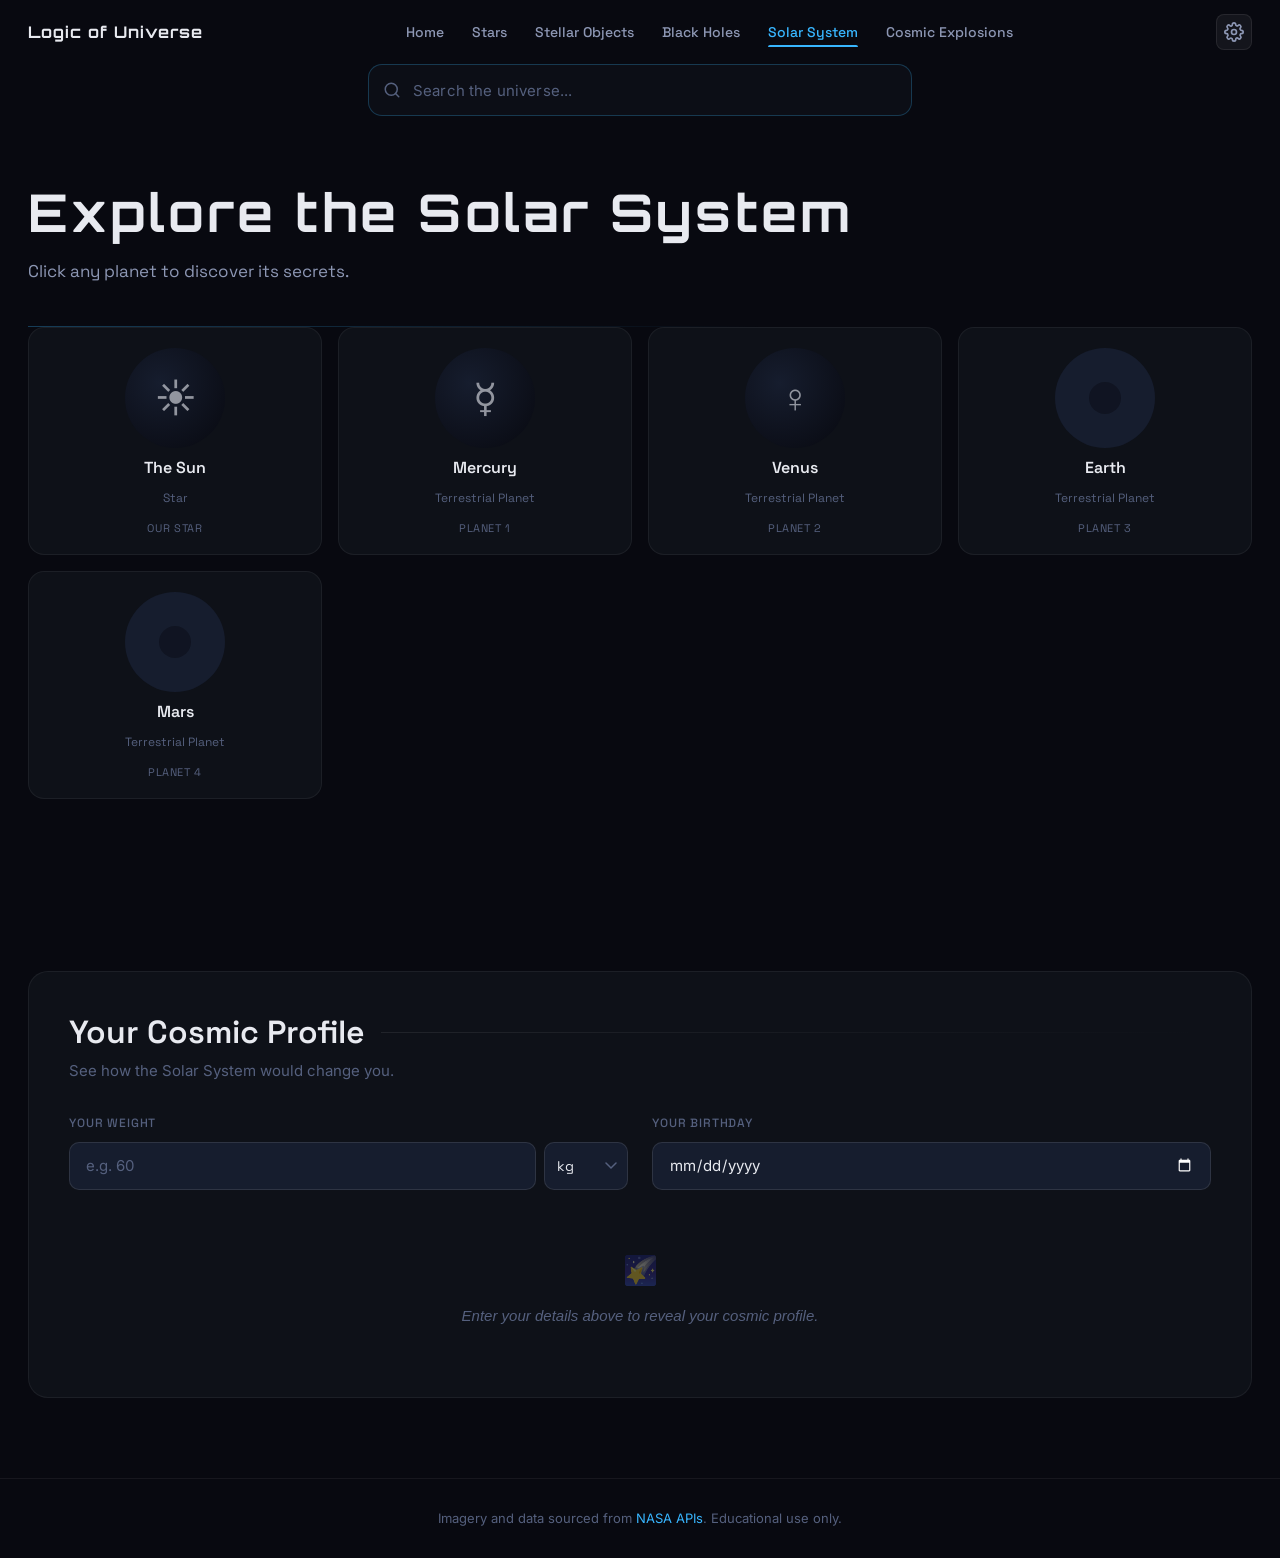
==== commit 7c37a51e: "Add Phase 5: Cosmic Profile calculators + Live NASA asteroid feed Two interactive features for the t" ====
--- a/pages/solar-system.html
+++ b/pages/solar-system.html
@@ -56,6 +56,11 @@
       <div class="planet-grid" id="planet-grid" role="list" aria-label="Planets of the solar system">
         <!-- JS renders one .planet-card per planet from js/data/planets.js -->
       </div>
+    </section>
+
+    <!-- Cosmic Profile — weight + age calculators across the Solar System -->
+    <section id="cosmic-profile" class="cosmic-profile" aria-label="Your Cosmic Profile">
+      <div class="cosmic-profile__inner"></div>
     </section>
 
     <!-- Planet info panel — hidden until a planet is clicked -->
--- a/css/style.css
+++ b/css/style.css
@@ -36,6 +36,10 @@
   --topic-black-holes:  #6d4aad;
   --topic-solar-system: #38b6ff;
   --topic-explosions:   #e85d4a;
+
+  /* Semantic accents (Phase 5) */
+  --accent-danger:      var(--topic-explosions);
+  --accent-danger-rgb:  232, 93, 74;
 
   /* Text */
   --text-primary:   #e8eaf0;
@@ -1592,6 +1596,12 @@
   background: var(--color-elevated);
 }
 
+/* Odd number of facts → the lone final cell spans the full width instead of
+   leaving a hollow half-cell showing the darker container background. */
+.facts-list__row:last-child:nth-child(odd) {
+  grid-column: 1 / -1;
+}
+
 .facts-list__label {
   font-family: var(--font-heading);
   font-size: 0.6875rem;
@@ -4370,6 +4380,14 @@
   --text-secondary:  #3a4560;
   --text-muted:      #6b7694;
 
+  /* Gold reads ~1.5:1 on white and fails WCAG wherever it is used as text
+     (level badges, difficulty/Intermediate accent, Cosmic Profile titles +
+     copy button, Stars topic). Darken the *hex* levers to ~4.9:1 on white;
+     --accent-gold-rgb stays bright so the pale gold fills/borders/glows —
+     which read rgba(var(--accent-gold-rgb), …) — remain warm. */
+  --accent-gold:     #8a6d00;
+  --topic-stars:     #8a6d00;
+
   --nav-solid-bg:     rgba(255, 255, 255, 0.92);
   --nav-solid-border: rgba(0, 0, 0, 0.08);
   --bar-bg:           rgba(255, 255, 255, 0.92);
@@ -4485,6 +4503,50 @@
 
 [data-theme="light"] .timeline-event:hover {
   background: rgba(var(--era-accent-rgb, var(--accent-blue-rgb)), 0.06);
+}
+
+/* Search — input + dropdown surfaces hardcode dark values (rgba(14,17,24,…)
+   backgrounds, white-alpha chips), so they need explicit light treatment;
+   otherwise a dark pill floats on the white header and the suggestion chips
+   turn white-on-white. Only the color declarations are overridden — the base
+   rule keeps supplying background-position / -repeat and the icon SVG geometry. */
+[data-theme="light"] .search-input {
+  background-color: var(--color-surface);
+  border-color: rgba(0, 0, 0, 0.12);
+  background-image: url("data:image/svg+xml,%3Csvg xmlns='http://www.w3.org/2000/svg' width='18' height='18' viewBox='0 0 24 24' fill='none' stroke='%236b7694' stroke-width='2' stroke-linecap='round' stroke-linejoin='round'%3E%3Ccircle cx='11' cy='11' r='8'/%3E%3Cpath d='m21 21-4.3-4.3'/%3E%3C/svg%3E");
+}
+
+[data-theme="light"] .search-wrapper--expanded .search-input {
+  background-color: #ffffff;
+  border-color: var(--accent-blue);
+  box-shadow:
+    0 0 0 3px rgba(var(--accent-blue-rgb), 0.12),
+    0 8px 28px rgba(var(--accent-blue-rgb), 0.14),
+    0 2px 8px rgba(0, 0, 0, 0.06);
+  background-image: url("data:image/svg+xml,%3Csvg xmlns='http://www.w3.org/2000/svg' width='18' height='18' viewBox='0 0 24 24' fill='none' stroke='%2338b6ff' stroke-width='2' stroke-linecap='round' stroke-linejoin='round'%3E%3Ccircle cx='11' cy='11' r='8'/%3E%3Cpath d='m21 21-4.3-4.3'/%3E%3C/svg%3E");
+}
+
+[data-theme="light"] .search-suggestions,
+[data-theme="light"] .search-results {
+  box-shadow:
+    0 20px 50px rgba(15, 23, 42, 0.18),
+    0 0 0 1px rgba(0, 0, 0, 0.05);
+}
+
+[data-theme="light"] .search-suggestion-chip {
+  color: var(--text-secondary);
+  background: rgba(0, 0, 0, 0.04);
+  border-color: rgba(0, 0, 0, 0.10);
+}
+
+[data-theme="light"] .search-suggestion-chip:hover {
+  color: var(--accent-blue);
+  background: rgba(var(--accent-blue-rgb), 0.10);
+  border-color: rgba(var(--accent-blue-rgb), 0.35);
+}
+
+[data-theme="light"] .search-result-item {
+  border-bottom-color: rgba(0, 0, 0, 0.06);
 }
 
 /* =========================================
@@ -5010,3 +5072,596 @@
   white-space: nowrap;
   content: "Copied!";
 }
+
+/* =========================================
+  44. COSMIC PROFILE
+   ========================================= */
+
+.cosmic-profile {
+  padding: var(--section-gap) 28px;
+  max-width: var(--max-width);
+  margin: 0 auto;
+}
+
+.cosmic-profile__inner {
+  display: flex;
+  flex-direction: column;
+  background: var(--color-surface);
+  border: 1px solid rgba(255, 255, 255, 0.06);
+  border-radius: var(--panel-radius);
+  padding: 40px;
+}
+
+.cosmic-profile__title {
+  font-family: var(--font-heading);
+  font-size: 2rem;
+  font-weight: 600;
+  color: var(--text-primary);
+  margin-bottom: 6px;
+  display: flex;
+  align-items: center;
+  gap: 16px;
+}
+
+.cosmic-profile__title::after {
+  content: '';
+  flex: 1;
+  height: 1px;
+  background: linear-gradient(to right, rgba(255, 255, 255, 0.08), transparent);
+}
+
+.cosmic-profile__subtitle {
+  color: var(--text-muted);
+  font-size: 0.9375rem;
+  margin-bottom: 28px;
+}
+
+/* --- Form --- */
+.cosmic-profile__form {
+  display: grid;
+  grid-template-columns: 1fr 1fr;
+  gap: 20px 24px;
+  margin-bottom: 28px;
+}
+
+.cosmic-profile__field {
+  display: flex;
+  flex-direction: column;
+  gap: 8px;
+}
+
+.cosmic-profile__label {
+  font-family: var(--font-heading);
+  font-size: 0.75rem;
+  font-weight: 500;
+  text-transform: uppercase;
+  letter-spacing: 0.07em;
+  color: var(--text-muted);
+}
+
+.cosmic-profile__input-group {
+  display: flex;
+  gap: 8px;
+}
+
+.cosmic-profile__input {
+  flex: 1;
+  min-width: 0;
+  height: 48px;
+  background: var(--color-elevated);
+  border: 1px solid rgba(255, 255, 255, 0.1);
+  border-radius: 10px;
+  padding: 0 16px;
+  color: var(--text-primary);
+  font-family: var(--font-body);
+  font-size: 0.9375rem;
+  outline: none;
+  transition:
+    border-color var(--transition-fast),
+    box-shadow var(--transition-fast),
+    background var(--transition-fast);
+}
+
+.cosmic-profile__input::placeholder {
+  color: var(--text-muted);
+}
+
+.cosmic-profile__input:focus-visible,
+.cosmic-profile__input:focus {
+  border-color: var(--active-accent);
+  box-shadow: 0 0 0 3px rgba(var(--active-accent-rgb), 0.15);
+}
+
+/* Unit select — same custom-arrow treatment as .settings-select */
+.cosmic-profile__unit-select {
+  flex-shrink: 0;
+  width: 84px;
+  height: 48px;
+  background: var(--color-elevated);
+  border: 1px solid rgba(255, 255, 255, 0.1);
+  border-radius: 10px;
+  color: var(--text-primary);
+  font-family: var(--font-heading);
+  font-size: 0.875rem;
+  padding: 0 26px 0 12px;
+  appearance: none;
+  -webkit-appearance: none;
+  cursor: pointer;
+  outline: none;
+  background-image: url("data:image/svg+xml,%3Csvg xmlns='http://www.w3.org/2000/svg' width='12' height='8' viewBox='0 0 12 8'%3E%3Cpath d='M1 1l5 5 5-5' stroke='%2355607e' stroke-width='1.5' fill='none' stroke-linecap='round'/%3E%3C/svg%3E");
+  background-repeat: no-repeat;
+  background-position: right 10px center;
+  transition: border-color var(--transition-fast), box-shadow var(--transition-fast);
+}
+
+.cosmic-profile__unit-select:focus-visible,
+.cosmic-profile__unit-select:focus {
+  border-color: var(--active-accent);
+  box-shadow: 0 0 0 3px rgba(var(--active-accent-rgb), 0.15);
+}
+
+/* --- Empty state --- */
+.cosmic-profile__empty {
+  text-align: center;
+  padding: 28px 16px;
+  color: var(--text-muted);
+  font-size: 0.9375rem;
+  font-style: italic;
+  animation: fade-in 250ms ease both;
+}
+
+.cosmic-profile__empty::before {
+  content: '🌠';
+  display: block;
+  font-size: 1.75rem;
+  margin-bottom: 8px;
+  opacity: 0.35;
+  font-style: normal;
+}
+
+/* --- Results --- */
+.cosmic-profile__results {
+  display: grid;
+  grid-template-columns: 1fr 1fr;
+  gap: 28px;
+  margin-bottom: 28px;
+  animation: fade-in 350ms ease both;
+}
+
+/* Required: an author-stylesheet class selector setting `display` beats the
+   equal-specificity UA [hidden] rule on source order — same fix already used
+   for .planet-card[hidden] / .planet-panel[hidden] / .settings-panel[hidden] */
+.cosmic-profile__results[hidden] {
+  display: none;
+}
+
+.cosmic-profile__result-group {
+  display: flex;
+  flex-direction: column;
+  gap: 12px;
+}
+
+.cosmic-profile__result-title {
+  font-family: var(--font-heading);
+  font-size: 1rem;
+  font-weight: 600;
+  color: var(--active-accent);
+}
+
+.cosmic-profile__result-group:first-child .cosmic-profile__result-title::before {
+  content: '⚖️ ';
+}
+
+.cosmic-profile__result-group:last-child .cosmic-profile__result-title::before {
+  content: '🎂 ';
+}
+
+.cosmic-profile__rows {
+  display: flex;
+  flex-direction: column;
+  background: var(--color-base);
+  border: 1px solid rgba(255, 255, 255, 0.06);
+  border-radius: 10px;
+  overflow: hidden;
+}
+
+.cosmic-profile__row {
+  display: flex;
+  align-items: center;
+  justify-content: space-between;
+  gap: 12px;
+  padding: 11px 16px;
+  background: var(--color-elevated);
+  border-bottom: 1px solid rgba(255, 255, 255, 0.04);
+  transition: background var(--transition-fast);
+}
+
+.cosmic-profile__row:last-child {
+  border-bottom: none;
+}
+
+.cosmic-profile__row:hover {
+  background: rgba(255, 255, 255, 0.03);
+}
+
+.cosmic-profile__row-body {
+  font-family: var(--font-heading);
+  font-size: 0.875rem;
+  font-weight: 500;
+  color: var(--text-secondary);
+}
+
+.cosmic-profile__row-value {
+  font-family: var(--font-heading);
+  font-size: 0.875rem;
+  font-weight: 700;
+  color: var(--text-primary);
+  font-variant-numeric: tabular-nums;
+  transition: color var(--transition-fast);
+}
+
+.cosmic-profile__row:hover .cosmic-profile__row-value {
+  color: var(--active-accent);
+}
+
+/* --- Copy button --- */
+.cosmic-profile__copy-btn {
+  align-self: center;
+  font-family: var(--font-heading);
+  font-size: 0.8125rem;
+  font-weight: 600;
+  text-transform: uppercase;
+  letter-spacing: 0.06em;
+  color: var(--active-accent);
+  background: rgba(var(--active-accent-rgb), 0.1);
+  border: 1px solid rgba(var(--active-accent-rgb), 0.35);
+  border-radius: 24px;
+  padding: 10px 26px;
+  cursor: pointer;
+  transition:
+    background var(--transition-fast),
+    border-color var(--transition-fast),
+    box-shadow var(--transition-fast),
+    transform var(--transition-fast);
+}
+
+.cosmic-profile__copy-btn:hover {
+  background: rgba(var(--active-accent-rgb), 0.18);
+  border-color: var(--active-accent);
+  box-shadow: 0 0 20px rgba(var(--active-accent-rgb), 0.2);
+  transform: translateY(-1px);
+}
+
+.cosmic-profile__copy-btn:focus-visible {
+  outline: 2px solid var(--active-accent);
+  outline-offset: 2px;
+}
+
+.cosmic-profile__copy-btn--copied {
+  color: var(--topic-stellar) !important;
+  background: rgba(62, 207, 142, 0.1) !important;
+  border-color: rgba(62, 207, 142, 0.35) !important;
+  animation: copy-success-pulse 320ms ease;
+}
+
+@keyframes copy-success-pulse {
+  0%   { transform: scale(0.96); }
+  60%  { transform: scale(1.03); }
+  100% { transform: scale(1); }
+}
+
+/* =========================================
+  45. LIVE NASA FEED
+   ========================================= */
+
+.live-feed {
+  padding: var(--section-gap) 28px;
+  max-width: var(--max-width);
+  margin: 0 auto;
+  animation: section-reveal 600ms ease-out both;
+  animation-timeline: view();
+  animation-range: entry 0% entry 30%;
+}
+
+@supports not (animation-timeline: view()) {
+  .live-feed { animation: none; }
+}
+
+.live-feed__title {
+  font-family: var(--font-heading);
+  font-size: 2rem;
+  font-weight: 600;
+  color: var(--text-primary);
+  margin-bottom: 6px;
+  display: flex;
+  align-items: center;
+  gap: 16px;
+}
+
+.live-feed__title::after {
+  content: '';
+  flex: 1;
+  height: 1px;
+  background: linear-gradient(to right, rgba(255, 255, 255, 0.08), transparent);
+}
+
+.live-feed__subtitle {
+  color: var(--text-muted);
+  font-size: 0.9375rem;
+  margin-bottom: 32px;
+}
+
+/* --- Loading state --- */
+.live-feed__loading {
+  display: flex;
+  align-items: center;
+  justify-content: center;
+  min-height: 200px;
+}
+
+/* --- Card grid --- */
+.live-feed__list {
+  display: grid;
+  grid-template-columns: repeat(auto-fill, minmax(280px, 1fr));
+  gap: 16px;
+}
+
+/* --- Card --- */
+.live-feed__card {
+  --feed-accent: var(--topic-solar-system);
+  --feed-accent-rgb: var(--accent-blue-rgb);
+  position: relative;
+  background: var(--color-surface);
+  border: 1px solid rgba(255, 255, 255, 0.06);
+  border-radius: var(--card-radius);
+  padding: 22px 22px 20px;
+  overflow: hidden;
+  transition:
+    transform var(--transition-base),
+    box-shadow var(--transition-base),
+    border-color var(--transition-base);
+  animation: section-reveal 500ms cubic-bezier(0.16, 1, 0.3, 1) both;
+}
+
+.live-feed__card::before {
+  content: '';
+  position: absolute;
+  left: 0;
+  top: 0;
+  bottom: 0;
+  width: 3px;
+  border-radius: 3px 0 0 3px;
+  background: var(--feed-accent);
+}
+
+.live-feed__card:nth-child(1) { animation-delay: 0ms;   }
+.live-feed__card:nth-child(2) { animation-delay: 60ms;  }
+.live-feed__card:nth-child(3) { animation-delay: 120ms; }
+.live-feed__card:nth-child(4) { animation-delay: 180ms; }
+.live-feed__card:nth-child(5) { animation-delay: 240ms; }
+
+.live-feed__card:hover {
+  transform: translateY(-4px);
+  border-color: rgba(var(--feed-accent-rgb), 0.22);
+  box-shadow:
+    0 16px 40px rgba(0, 0, 0, 0.5),
+    0 0 30px rgba(var(--feed-accent-rgb), 0.1);
+}
+
+/* Hazardous variant — steady glow, no pulsing/blinking on purpose */
+.live-feed__card--hazardous {
+  --feed-accent: var(--accent-danger);
+  --feed-accent-rgb: var(--accent-danger-rgb);
+  box-shadow: 0 0 32px rgba(var(--accent-danger-rgb), 0.08);
+}
+
+.live-feed__card--hazardous:hover {
+  box-shadow:
+    0 16px 40px rgba(0, 0, 0, 0.5),
+    0 0 36px rgba(var(--accent-danger-rgb), 0.16);
+}
+
+.live-feed__card-name {
+  display: flex;
+  align-items: center;
+  flex-wrap: wrap;
+  gap: 10px;
+  font-family: var(--font-heading);
+  font-size: 1.0625rem;
+  font-weight: 600;
+  color: var(--text-primary);
+  margin-bottom: 16px;
+}
+
+.live-feed__badge {
+  display: inline-flex;
+  align-items: center;
+  gap: 4px;
+  font-family: var(--font-heading);
+  font-size: 0.6875rem;
+  font-weight: 600;
+  text-transform: uppercase;
+  letter-spacing: 0.06em;
+  color: var(--accent-danger);
+  background: rgba(var(--accent-danger-rgb), 0.12);
+  border: 1px solid rgba(var(--accent-danger-rgb), 0.3);
+  border-radius: 20px;
+  padding: 3px 10px;
+  white-space: nowrap;
+}
+
+.live-feed__badge::before {
+  content: '⚠';
+  font-size: 0.75rem;
+}
+
+/* --- Stats grid --- */
+.live-feed__stats {
+  display: grid;
+  grid-template-columns: repeat(2, 1fr);
+  gap: 12px 16px;
+}
+
+.live-feed__stat {
+  display: flex;
+  flex-direction: column;
+  gap: 3px;
+}
+
+.live-feed__stat-label {
+  font-family: var(--font-heading);
+  font-size: 0.6875rem;
+  font-weight: 500;
+  text-transform: uppercase;
+  letter-spacing: 0.07em;
+  color: var(--text-muted);
+}
+
+.live-feed__stat-value {
+  font-family: var(--font-heading);
+  font-size: 0.875rem;
+  font-weight: 600;
+  color: var(--text-primary);
+  font-variant-numeric: tabular-nums;
+}
+
+/* --- Notice / fallback state --- */
+.live-feed__notice {
+  display: flex;
+  flex-direction: column;
+  align-items: center;
+  justify-content: center;
+  gap: 10px;
+  min-height: 140px;
+  background: var(--color-elevated);
+  border: 1px dashed rgba(255, 255, 255, 0.1);
+  border-radius: 12px;
+  padding: 28px 20px;
+  text-align: center;
+  color: var(--text-muted);
+  font-family: var(--font-heading);
+  font-size: 0.875rem;
+}
+
+.live-feed__notice::before {
+  content: '☄️';
+  font-size: 1.75rem;
+  opacity: 0.35;
+}
+
+/* =========================================
+  46. PHASE 5 RESPONSIVE
+   ========================================= */
+
+@media (max-width: 768px) {
+  .cosmic-profile__inner {
+    padding: 28px 24px;
+  }
+
+  .cosmic-profile__form,
+  .cosmic-profile__results {
+    grid-template-columns: 1fr;
+  }
+
+  .live-feed__stats {
+    gap: 10px 14px;
+  }
+}
+
+@media (max-width: 480px) {
+  .cosmic-profile {
+    padding: var(--section-gap) 16px;
+  }
+
+  .cosmic-profile__inner {
+    padding: 24px 18px;
+  }
+
+  .cosmic-profile__input-group {
+    flex-wrap: wrap;
+  }
+
+  .cosmic-profile__unit-select {
+    width: 100%;
+  }
+
+  .cosmic-profile__copy-btn {
+    width: 100%;
+  }
+
+  .live-feed {
+    padding: var(--section-gap) 16px;
+  }
+
+  .live-feed__list {
+    grid-template-columns: 1fr;
+  }
+
+  .live-feed__stats {
+    grid-template-columns: 1fr;
+  }
+}
+
+/* =========================================
+  47. PHASE 5 REDUCED MOTION
+   ========================================= */
+@media (prefers-reduced-motion: reduce) {
+  .cosmic-profile__empty,
+  .cosmic-profile__results {
+    animation: none !important;
+  }
+
+  .cosmic-profile__copy-btn--copied {
+    animation: none !important;
+  }
+
+  .cosmic-profile__copy-btn:hover {
+    transform: none !important;
+  }
+
+  .live-feed {
+    animation: none !important;
+  }
+
+  .live-feed__card {
+    animation: none !important;
+    opacity: 1 !important;
+  }
+
+  .live-feed__card:hover {
+    transform: none !important;
+  }
+}
+
+/* =========================================
+  48. PHASE 5 LIGHT THEME
+   ========================================= */
+
+[data-theme="light"] .cosmic-profile__inner,
+[data-theme="light"] .live-feed__card {
+  border-color: rgba(0, 0, 0, 0.07);
+}
+
+[data-theme="light"] .cosmic-profile__input,
+[data-theme="light"] .cosmic-profile__unit-select {
+  background: var(--color-surface);
+  border-color: rgba(0, 0, 0, 0.12);
+}
+
+[data-theme="light"] .cosmic-profile__rows,
+[data-theme="light"] .live-feed__notice {
+  border-color: rgba(0, 0, 0, 0.08);
+}
+
+[data-theme="light"] .cosmic-profile__row {
+  background: var(--color-surface);
+  border-bottom-color: rgba(0, 0, 0, 0.05);
+}
+
+[data-theme="light"] .cosmic-profile__row:hover {
+  background: rgba(0, 0, 0, 0.02);
+}
+
+[data-theme="light"] .live-feed__card:hover {
+  box-shadow: 0 8px 24px rgba(0, 0, 0, 0.08), 0 0 24px rgba(var(--feed-accent-rgb), 0.12);
+}
